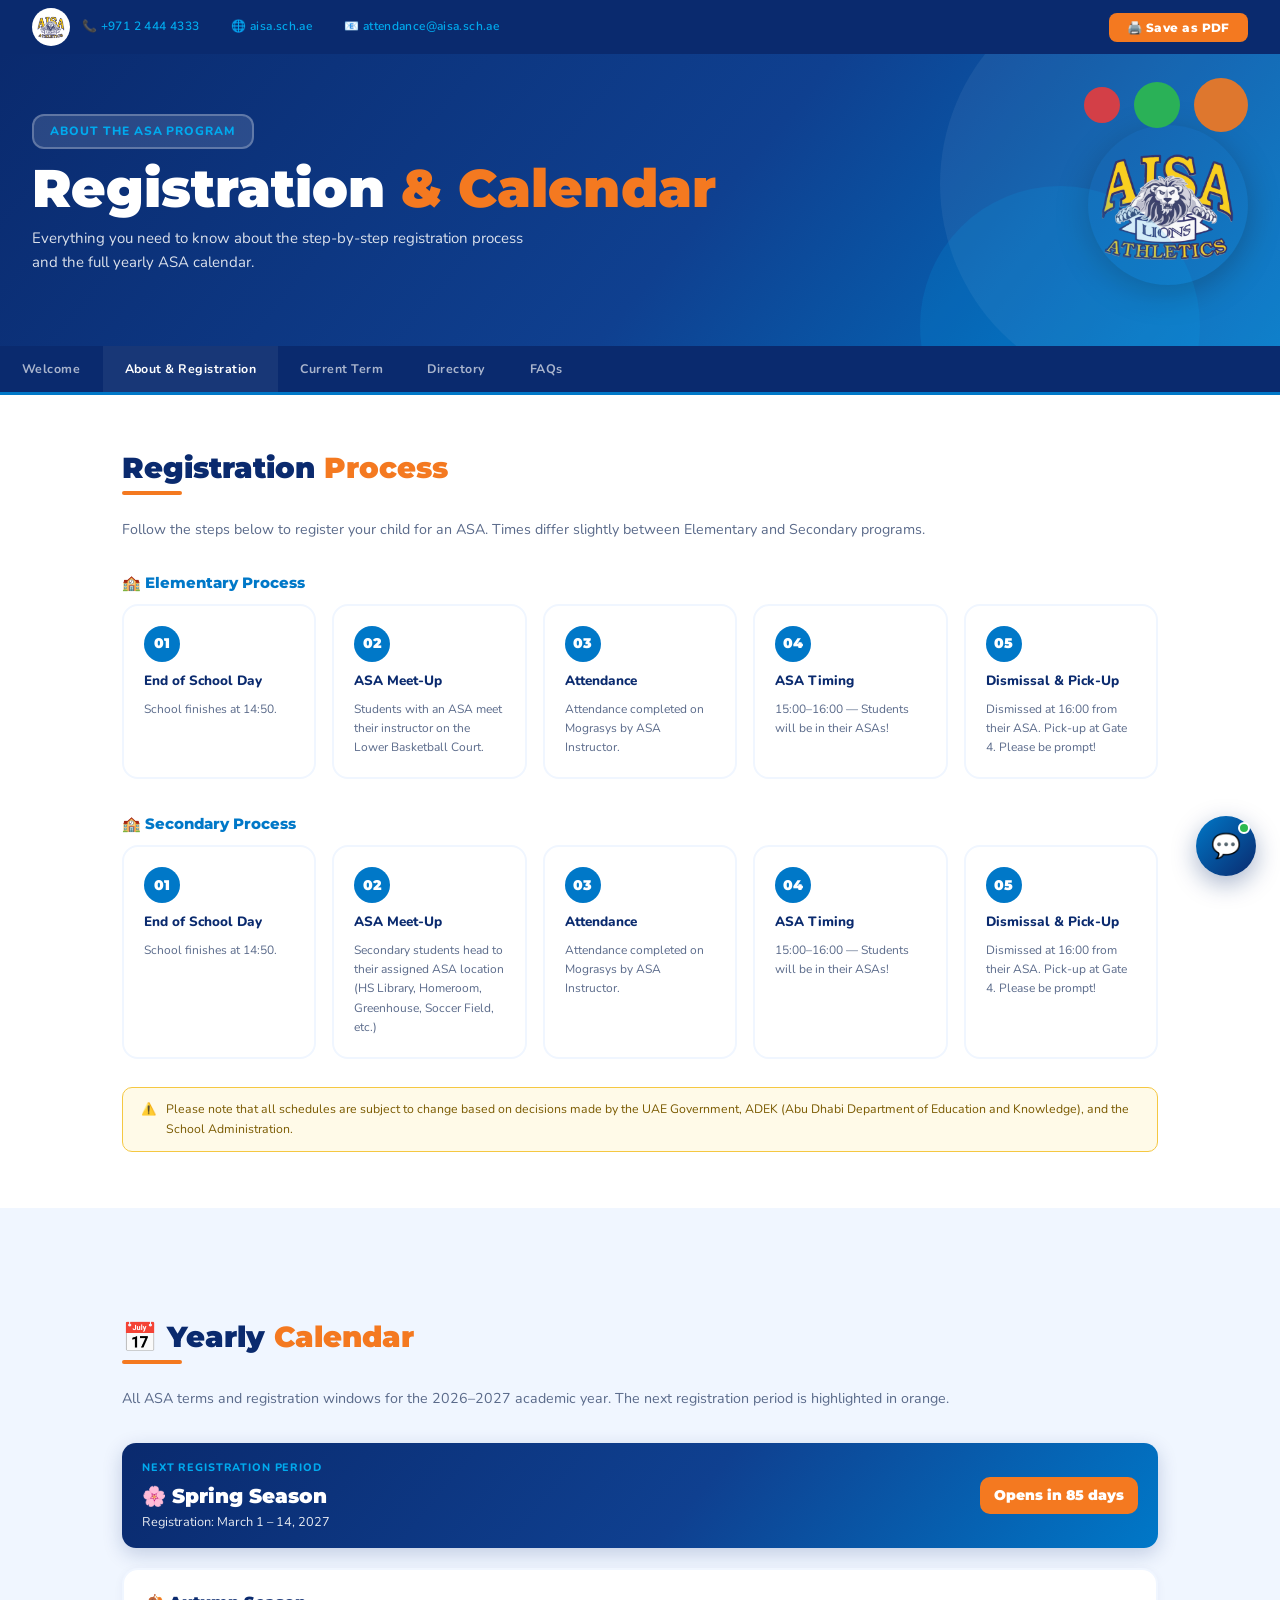
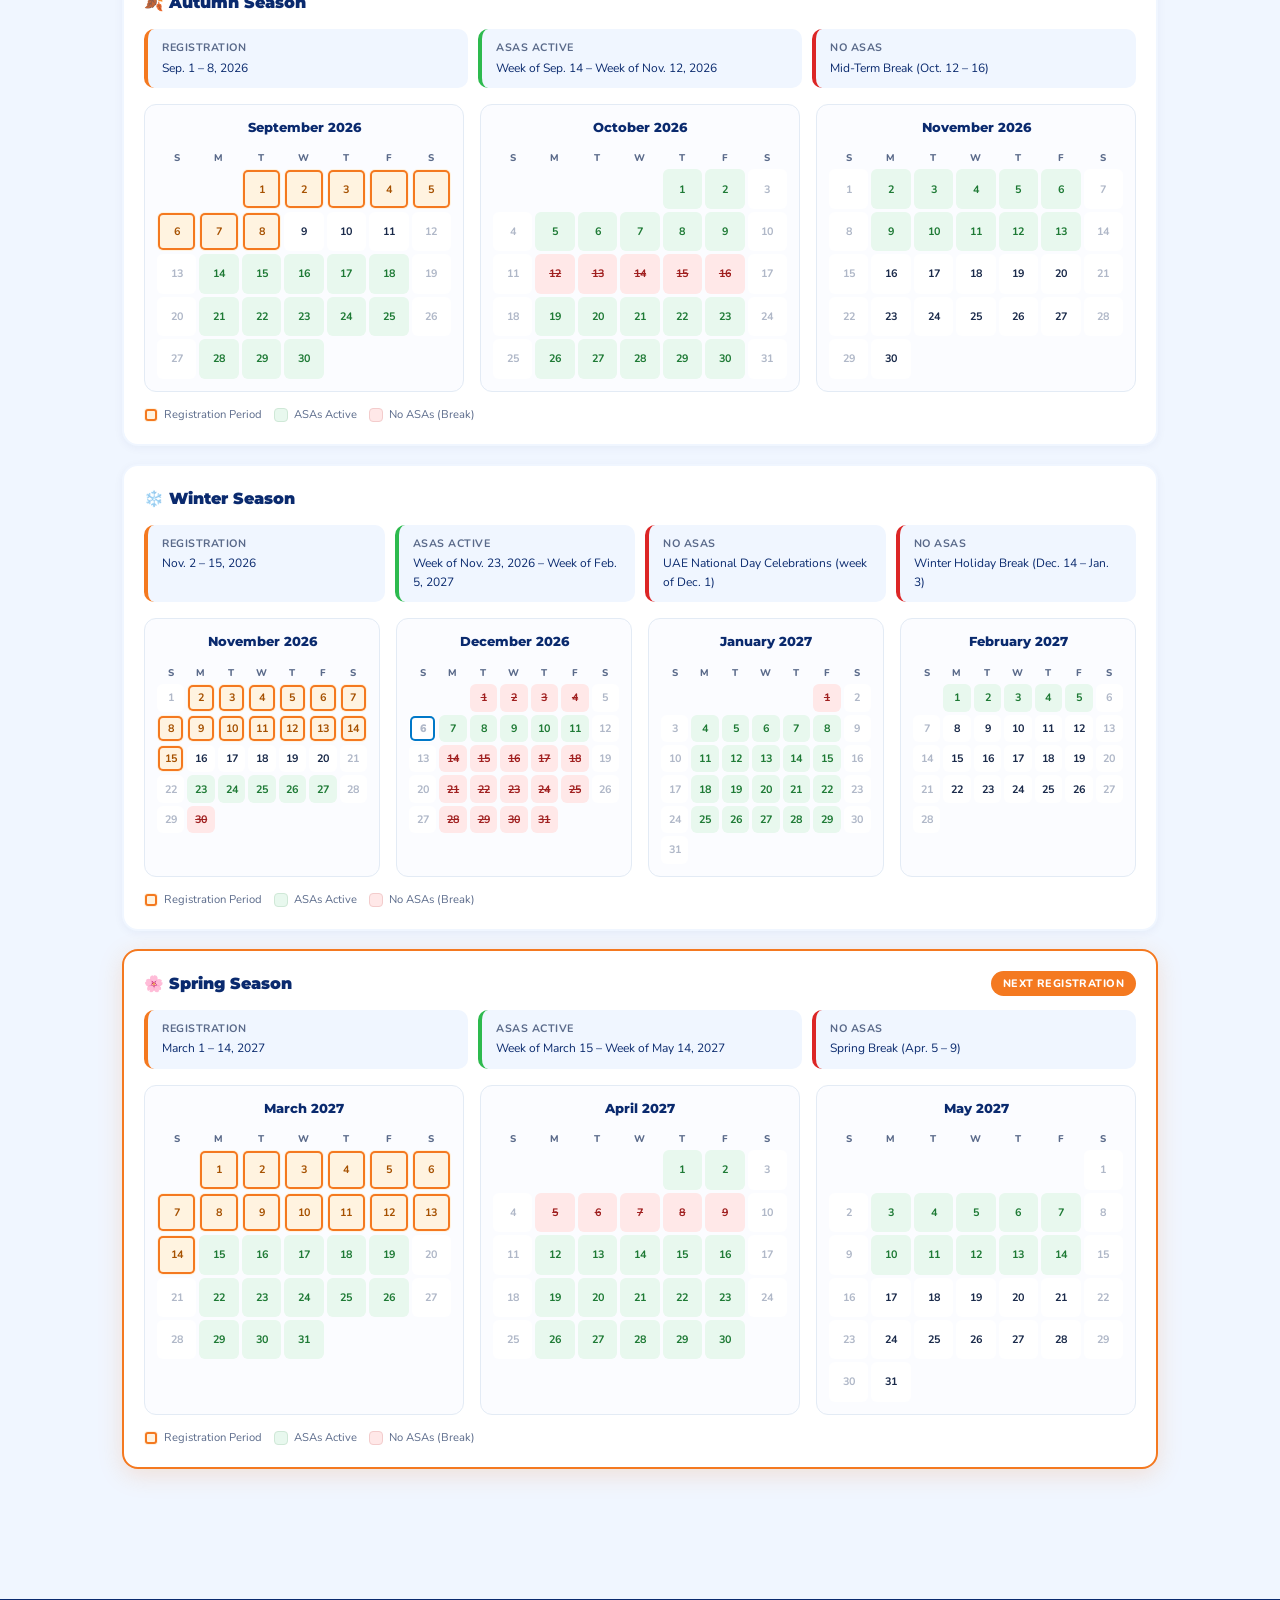
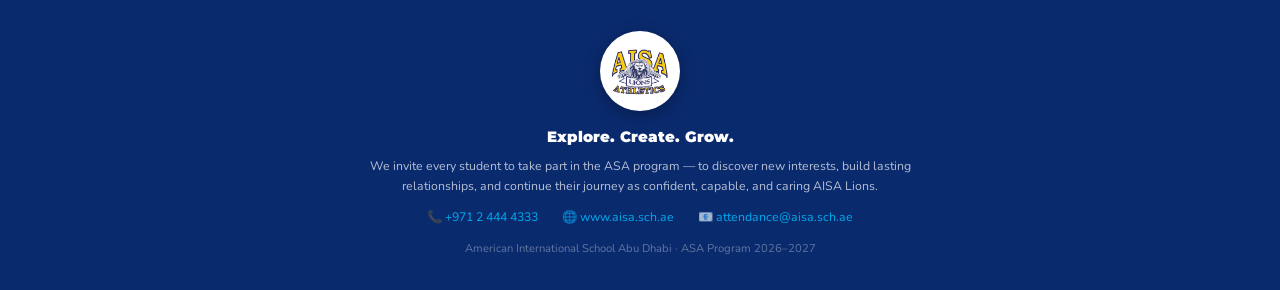
==== about-asas.html @ 93b650fe "Modularize single-page site into 5 pages with shared assets Split the single index.html into index.h" ====
<!DOCTYPE html>
<html lang="en">
<head>
<meta charset="UTF-8"/>
<meta name="viewport" content="width=device-width, initial-scale=1.0"/>
<title>AISA ASAs — About &amp; Registration</title>
<link href="https://fonts.googleapis.com/css2?family=Nunito:wght@400;600;700;800;900&family=Montserrat:wght@700;800;900&display=swap" rel="stylesheet"/>
<link rel="stylesheet" href="styles.css"/>
</head>
<body>

<!-- ═══ TOP BAR ═══ -->
<div class="topbar no-print" style="display:flex;align-items:center;gap:16px;flex-wrap:wrap">
  <div style="display:flex;align-items:center;gap:12px">
    <img src="aisa-lions-athletics.png" alt="AISA Lions Athletics" class="topbar-logo"/>
    <div class="contact" style="display:flex;gap:16px;flex-wrap:wrap;font-size:.8rem">
      <span>📞 <a href="tel:+97124444333">+971 2 444 4333</a></span>
      <span>🌐 <a href="https://www.aisa.sch.ae/" target="_blank">aisa.sch.ae</a></span>
      <span>📧 <a href="mailto:attendance@aisa.sch.ae">attendance@aisa.sch.ae</a></span>
    </div>
  </div>
  <button class="save-btn" onclick="window.print()">🖨️ Save as PDF</button>
</div>

<!-- ═══ HERO ═══ -->
<div class="hero" id="top">
  <div class="hero-blobs">
    <div class="blob blob-red"></div>
    <div class="blob blob-green"></div>
    <div class="blob blob-orange"></div>
  </div>
  <div style="flex:1;min-width:260px;position:relative;z-index:1">
    <div class="hero-badge">About the ASA Program</div>
    <h1 class="hero-title">Registration <span>&amp; Calendar</span></h1>
    <p class="hero-sub">Everything you need to know about the step-by-step registration process and the full yearly ASA calendar.</p>
  </div>
  <div class="hero-logo">
    <img src="aisa-lions-athletics.png" alt="AISA Lions Athletics"/>
  </div>
</div>

<!-- ═══ NAV ═══ -->
<nav class="nav-tabs no-print">
  <a href="index.html" data-page="index.html">Welcome</a>
  <a href="about-asas.html" data-page="about-asas.html">About &amp; Registration</a>
  <a href="terms.html" data-page="terms.html">Current Term</a>
  <a href="directory.html" data-page="directory.html">Directory</a>
  <a href="faqs.html" data-page="faqs.html">FAQs</a>
</nav>

<!-- ═══════════════════════════════════════
     REGISTRATION PROCESS
═══════════════════════════════════════ -->
<section class="section" id="process">
  <h2 class="section-title">Registration <span>Process</span></h2>
  <div class="divider"></div>
  <p class="section-sub">Follow the steps below to register your child for an ASA. Times differ slightly between Elementary and Secondary programs.</p>

  <h3 style="font-size:1rem;color:var(--blue);margin:20px 0 12px;font-weight:800">🏫 Elementary Process</h3>
  <div class="steps" style="margin-bottom:36px">
    <div class="step"><div class="step-num">01</div><div class="step-title">End of School Day</div><div class="step-desc">School finishes at 14:50.</div></div>
    <div class="step"><div class="step-num">02</div><div class="step-title">ASA Meet-Up</div><div class="step-desc">Students with an ASA meet their instructor on the Lower Basketball Court.</div></div>
    <div class="step"><div class="step-num">03</div><div class="step-title">Attendance</div><div class="step-desc">Attendance completed on Mograsys by ASA Instructor.</div></div>
    <div class="step"><div class="step-num">04</div><div class="step-title">ASA Timing</div><div class="step-desc">15:00–16:00 — Students will be in their ASAs!</div></div>
    <div class="step"><div class="step-num">05</div><div class="step-title">Dismissal &amp; Pick-Up</div><div class="step-desc">Dismissed at 16:00 from their ASA. Pick-up at Gate 4. Please be prompt!</div></div>
  </div>

  <h3 style="font-size:1rem;color:var(--blue);margin-bottom:12px;font-weight:800">🏫 Secondary Process</h3>
  <div class="steps" style="margin-bottom:28px">
    <div class="step"><div class="step-num">01</div><div class="step-title">End of School Day</div><div class="step-desc">School finishes at 14:50.</div></div>
    <div class="step"><div class="step-num">02</div><div class="step-title">ASA Meet-Up</div><div class="step-desc">Secondary students head to their assigned ASA location (HS Library, Homeroom, Greenhouse, Soccer Field, etc.)</div></div>
    <div class="step"><div class="step-num">03</div><div class="step-title">Attendance</div><div class="step-desc">Attendance completed on Mograsys by ASA Instructor.</div></div>
    <div class="step"><div class="step-num">04</div><div class="step-title">ASA Timing</div><div class="step-desc">15:00–16:00 — Students will be in their ASAs!</div></div>
    <div class="step"><div class="step-num">05</div><div class="step-title">Dismissal &amp; Pick-Up</div><div class="step-desc">Dismissed at 16:00 from their ASA. Pick-up at Gate 4. Please be prompt!</div></div>
  </div>

  <div class="warning-box">
    ⚠️ <div>Please note that all schedules are subject to change based on decisions made by the UAE Government, ADEK (Abu Dhabi Department of Education and Knowledge), and the School Administration.</div>
  </div>
</section>

<!-- ═══════════════════════════════════════
     YEARLY CALENDAR
═══════════════════════════════════════ -->
<div class="band" id="calendar">
  <div class="section" style="padding-top:56px;padding-bottom:56px">
    <h2 class="section-title">📅 Yearly <span>Calendar</span></h2>
    <div class="divider"></div>
    <p class="section-sub">All ASA terms and registration windows for the 2026–2027 academic year. The next registration period is highlighted in orange.</p>

    <div id="next-reg-banner" class="next-reg-banner no-print" hidden>
      <div>
        <div class="nrb-label">Next Registration Period</div>
        <div class="nrb-term" id="nrb-term">—</div>
        <div class="nrb-dates" id="nrb-dates">—</div>
      </div>
      <div class="nrb-count" id="nrb-count">—</div>
    </div>

    <div id="season-calendars"></div>
  </div>
</div>

<!-- ═══════════════════════════════════════
     FOOTER
═══════════════════════════════════════ -->
<footer>
  <img src="aisa-lions-athletics.png" alt="AISA Lions Athletics" class="footer-logo"/>
  <div style="font-family:'Montserrat',sans-serif;font-size:1rem;font-weight:900;color:#fff;margin-bottom:8px">
    Explore. Create. Grow.
  </div>
  <p style="margin-bottom:12px;max-width:560px;margin-left:auto;margin-right:auto">
    We invite every student to take part in the ASA program — to discover new interests, build lasting relationships, and continue their journey as confident, capable, and caring AISA Lions.
  </p>
  <div style="display:flex;justify-content:center;gap:24px;flex-wrap:wrap;margin-bottom:12px">
    <span>📞 <a href="tel:+97124444333">+971 2 444 4333</a></span>
    <span>🌐 <a href="https://www.aisa.sch.ae/" target="_blank">www.aisa.sch.ae</a></span>
    <span>📧 <a href="mailto:attendance@aisa.sch.ae">attendance@aisa.sch.ae</a></span>
  </div>
  <div style="opacity:.5;font-size:.75rem">American International School Abu Dhabi · ASA Program 2026–2027</div>
</footer>

<script src="script.js"></script>
</body>
</html>
---- styles.css ----
/* ═══════════════════════════════════════
   VARIABLES — easy to update
═══════════════════════════════════════ */
:root {
  --navy:    #0a2a6e;
  --blue:    #0078c8;
  --sky:     #00aaee;
  --orange:  #f47920;
  --green:   #2dba4e;
  --yellow:  #f5c842;
  --white:   #ffffff;
  --light:   #f0f6ff;
  --text:    #1a2a4a;
  --muted:   #5a6a8a;

  /* Category colours */
  --wellness-bg: #e8f8ee;
  --wellness-accent: #2dba4e;
  --academic-bg:  #fff8e8;
  --academic-accent: #f5a623;
  --athletic-bg:  #e8f3ff;
  --athletic-accent: #0078c8;
  --arts-bg:      #fef0fb;
  --arts-accent:  #c452c8;

  /* School year — change here to update everywhere */
  --year: "2026–2027";

  font-size: 15px;
}

/* ═══════════════════════════════════════
   RESET & BASE
═══════════════════════════════════════ */
*,*::before,*::after{box-sizing:border-box;margin:0;padding:0}
html{scroll-behavior:smooth}
body{font-family:'Nunito',sans-serif;color:var(--text);background:#fff;line-height:1.6}
a{color:inherit;text-decoration:none}
h1,h2,h3,h4{font-family:'Montserrat',sans-serif;line-height:1.2}
img{max-width:100%}

/* ═══════════════════════════════════════
   PRINT / SAVE AS PDF
═══════════════════════════════════════ */
@media print{
  .no-print{display:none!important}
  body{font-size:11pt}
  .hero{padding:20px;min-height:auto}
  section{page-break-inside:avoid}
  .card{break-inside:avoid}
}

/* ═══════════════════════════════════════
   TOP BAR
═══════════════════════════════════════ */
.topbar{
  background:var(--navy);
  color:#fff;
  display:flex;align-items:center;justify-content:space-between;
  padding:8px 32px;
  font-size:0.82rem;font-weight:600;letter-spacing:.03em;
  position:sticky;top:0;z-index:1000;
}
.topbar a{color:var(--sky);transition:opacity .2s}
.topbar a:hover{opacity:.8}
.topbar .contact span{margin-right:16px}
.save-btn{
  background:var(--orange);color:#fff;
  border:none;border-radius:8px;
  padding:7px 18px;font-size:.82rem;font-weight:800;
  cursor:pointer;letter-spacing:.04em;
  transition:transform .15s,box-shadow .15s;
  font-family:'Montserrat',sans-serif;
}
.save-btn:hover{transform:translateY(-1px);box-shadow:0 4px 12px rgba(244,121,32,.5)}

/* ═══════════════════════════════════════
   HERO
═══════════════════════════════════════ */
.hero{
  background: linear-gradient(130deg, var(--navy) 0%, #0f4090 55%, var(--blue) 100%);
  color:#fff;
  padding:60px 32px 50px;
  position:relative;overflow:hidden;
  display:flex;align-items:center;gap:40px;
  flex-wrap:wrap;
}
.hero::before{
  content:'';position:absolute;right:-80px;top:-80px;
  width:420px;height:420px;border-radius:50%;
  background:rgba(255,255,255,.06);
}
.hero::after{
  content:'';position:absolute;right:80px;bottom:-120px;
  width:280px;height:280px;border-radius:50%;
  background:rgba(0,170,238,.15);
}
.hero-blobs{position:absolute;right:32px;top:24px;display:flex;gap:14px;align-items:center;opacity:.9}
.blob{border-radius:50%;display:inline-block}
.blob-red{width:36px;height:36px;background:#e83c3c}
.blob-orange{width:54px;height:54px;background:var(--orange)}
.blob-green{width:46px;height:46px;background:var(--green)}
.hero-badge{
  background:rgba(255,255,255,.13);
  border:2px solid rgba(255,255,255,.25);
  border-radius:12px;
  padding:6px 16px;
  font-size:.8rem;font-weight:800;letter-spacing:.08em;
  text-transform:uppercase;color:var(--sky);
  margin-bottom:12px;display:inline-block;
}
.hero-title{font-size:clamp(2.2rem,5vw,3.5rem);font-weight:900;line-height:1.05;margin-bottom:10px}
.hero-title span{color:var(--orange)}
.hero-sub{font-size:1rem;opacity:.85;max-width:500px;margin-bottom:22px}
.hero-pills{display:flex;flex-wrap:wrap;gap:8px;margin-bottom:24px}
.pill{
  background:rgba(255,255,255,.15);border:1px solid rgba(255,255,255,.25);
  border-radius:20px;padding:5px 14px;font-size:.8rem;font-weight:700;
}
.hero-contact{font-size:.82rem;opacity:.7}
.hero-contact a{color:var(--sky);font-weight:700}
.hero-logo{
  background:transparent;border-radius:50%;width:160px;height:160px;
  display:flex;align-items:center;justify-content:center;
  flex-shrink:0;
  box-shadow:0 8px 32px rgba(0,0,0,.25);
  overflow:hidden;
}
.hero-logo img{width:100%;height:100%;object-fit:contain;border-radius:50%}
.topbar-logo{height:38px;width:38px;object-fit:contain;border-radius:50%;flex-shrink:0;background:#fff;padding:3px}
.footer-logo{width:80px;height:80px;object-fit:contain;border-radius:50%;
  margin:0 auto 14px;display:block;background:#fff;padding:6px;
  box-shadow:0 4px 16px rgba(0,0,0,.3)}

/* ═══════════════════════════════════════
   NAV TABS
═══════════════════════════════════════ */
.nav-tabs{
  background:var(--navy);
  display:flex;overflow-x:auto;
  scrollbar-width:none;
  position:sticky;top:42px;z-index:999;
  border-bottom:3px solid var(--blue);
}
.nav-tabs::-webkit-scrollbar{display:none}
.nav-tabs a{
  color:rgba(255,255,255,.65);
  padding:13px 22px;
  font-size:.83rem;font-weight:700;letter-spacing:.04em;
  white-space:nowrap;
  border-bottom:3px solid transparent;
  margin-bottom:-3px;
  transition:color .2s,border-color .2s;
}
.nav-tabs a:hover,.nav-tabs a.active{color:#fff;border-color:var(--orange)}

/* ═══════════════════════════════════════
   SECTION WRAPPER
═══════════════════════════════════════ */
.section{padding:56px 32px;max-width:1100px;margin:0 auto}
.section-title{
  font-size:1.9rem;font-weight:900;color:var(--navy);
  margin-bottom:6px;
}
.section-title span{color:var(--orange)}
.section-sub{color:var(--muted);font-size:.95rem;margin-bottom:32px}
.divider{height:4px;width:60px;background:var(--orange);border-radius:4px;margin-bottom:24px}

/* ═══════════════════════════════════════
   BAND (full-width coloured stripe)
═══════════════════════════════════════ */
.band{background:var(--light);padding:56px 0}
.band .section{padding-top:0;padding-bottom:0}

/* ═══════════════════════════════════════
   TERM TABS
═══════════════════════════════════════ */
.term-tabs{
  display:flex;gap:8px;flex-wrap:wrap;
  margin:8px 0 28px;
  padding:6px;
  background:#fff;
  border:1px solid #dbe7f3;
  border-radius:14px;
  box-shadow:0 2px 8px rgba(10,42,110,.06);
  width:fit-content;max-width:100%;
}
.term-tab{
  appearance:none;border:0;cursor:pointer;
  background:transparent;color:var(--navy);
  padding:10px 20px;border-radius:10px;
  font-size:.95rem;font-weight:800;letter-spacing:.02em;
  display:inline-flex;align-items:center;gap:6px;
  transition:background .18s,color .18s,box-shadow .18s;
}
.term-tab:hover{background:var(--light)}
.term-tab.active{
  background:var(--navy);color:#fff;
  box-shadow:0 4px 10px rgba(10,42,110,.18);
}
.term-tab:focus-visible{outline:2px solid var(--orange);outline-offset:2px}
.term-panel{display:none}
.term-panel.active{display:block}
@media print{
  .term-tabs{display:none}
  .term-panel{display:block !important;page-break-before:always}
  .term-panel:first-of-type{page-break-before:auto}
}

/* ═══════════════════════════════════════
   LEADERSHIP TABLE
═══════════════════════════════════════ */
.staff-grid{display:flex;gap:20px;flex-wrap:wrap}
.staff-card{
  background:var(--navy);color:#fff;border-radius:16px;
  padding:24px 28px;flex:1;min-width:230px;
  display:flex;flex-direction:column;gap:4px;
}
.staff-card .name{font-weight:800;font-size:1rem;color:var(--sky)}
.staff-card .role{font-size:.82rem;opacity:.8}
.staff-card .email{font-size:.8rem;color:var(--orange);margin-top:6px}

/* ═══════════════════════════════════════
   CATEGORIES
═══════════════════════════════════════ */
.cat-grid{display:grid;grid-template-columns:repeat(auto-fit,minmax(220px,1fr));gap:20px}
.cat-card{
  border-radius:16px;padding:24px;
  display:flex;flex-direction:column;gap:8px;
}
.cat-card .cat-icon{font-size:2.2rem}
.cat-card .cat-name{font-weight:800;font-size:1rem;color:var(--navy)}
.cat-card .cat-desc{font-size:.83rem;color:var(--muted)}
.cat-card.wellness{background:var(--wellness-bg);border-left:5px solid var(--wellness-accent)}
.cat-card.academic{background:var(--academic-bg);border-left:5px solid var(--academic-accent)}
.cat-card.athletic{background:var(--athletic-bg);border-left:5px solid var(--athletic-accent)}
.cat-card.arts{background:var(--arts-bg);border-left:5px solid var(--arts-accent)}

/* ═══════════════════════════════════════
   PROCESS STEPS
═══════════════════════════════════════ */
.steps{display:flex;flex-wrap:wrap;gap:16px}
.step{
  flex:1;min-width:160px;
  background:#fff;border:2px solid var(--light);border-radius:16px;
  padding:20px;display:flex;flex-direction:column;gap:8px;
  transition:box-shadow .2s;
}
.step:hover{box-shadow:0 6px 24px rgba(0,120,200,.12)}
.step-num{
  width:36px;height:36px;background:var(--blue);color:#fff;
  border-radius:50%;display:flex;align-items:center;justify-content:center;
  font-weight:900;font-size:.9rem;font-family:'Montserrat',sans-serif;
}
.step-title{font-weight:800;font-size:.9rem;color:var(--navy)}
.step-desc{font-size:.8rem;color:var(--muted)}

/* ═══════════════════════════════════════
   SEASON CALENDARS
═══════════════════════════════════════ */
.cal-wrap{
  background:#fff;border:2px solid var(--light);border-radius:16px;
  padding:20px;margin-bottom:18px;
  box-shadow:0 2px 10px rgba(10,42,110,.05);
}
.cal-wrap.is-next{
  border-color:var(--orange);
  box-shadow:0 6px 24px rgba(244,121,32,.18);
}
.cal-head{
  display:flex;flex-wrap:wrap;gap:10px;align-items:center;
  justify-content:space-between;margin-bottom:14px;
}
.cal-title{
  font-family:'Montserrat',sans-serif;font-weight:900;
  font-size:1.05rem;color:var(--navy);display:flex;align-items:center;gap:8px;
}
.cal-next-chip{
  background:var(--orange);color:#fff;border-radius:20px;
  padding:4px 12px;font-size:.72rem;font-weight:800;letter-spacing:.04em;
  text-transform:uppercase;
}
.cal-facts{
  display:grid;grid-template-columns:repeat(auto-fit,minmax(220px,1fr));
  gap:10px;margin-bottom:16px;
}
.cal-fact{
  background:var(--light);border-radius:10px;
  padding:10px 14px;font-size:.8rem;color:var(--navy);
  border-left:4px solid var(--blue);
}
.cal-fact strong{display:block;font-size:.72rem;
  color:var(--muted);text-transform:uppercase;letter-spacing:.05em;margin-bottom:2px}
.cal-fact.reg{border-left-color:var(--orange)}
.cal-fact.asa{border-left-color:var(--wellness-accent)}
.cal-fact.break{border-left-color:#dc2626}
.cal-months{
  display:grid;grid-template-columns:repeat(auto-fit,minmax(230px,1fr));gap:16px;
}
.cal-month{
  background:#fbfcff;border:1px solid #e3ebf5;border-radius:12px;
  padding:12px;
}
.cal-month-title{
  font-weight:800;color:var(--navy);font-size:.88rem;
  text-align:center;margin-bottom:8px;
  font-family:'Montserrat',sans-serif;
}
.cal-dow-row,.cal-day-row{
  display:grid;grid-template-columns:repeat(7,1fr);gap:3px;
}
.cal-dow{
  font-size:.65rem;font-weight:800;color:var(--muted);
  text-align:center;padding:4px 0;text-transform:uppercase;letter-spacing:.04em;
}
.cal-day{
  aspect-ratio:1/1;display:flex;align-items:center;justify-content:center;
  font-size:.72rem;font-weight:700;color:var(--text);
  border-radius:6px;background:#fff;border:1px solid transparent;
  min-height:24px;
}
.cal-day.empty{background:transparent;color:transparent}
.cal-day.weekend{color:#b0b8c8}
.cal-day.asa{background:#e8f8ee;color:#1e7a35}
.cal-day.noasa{background:#ffe8e8;color:#a02020;text-decoration:line-through}
.cal-day.reg{
  background:#fff3e0;color:#a65100;
  box-shadow:inset 0 0 0 2px var(--orange);
}
.cal-day.reg.asa{
  background:linear-gradient(135deg,#fff3e0 0 50%,#e8f8ee 50% 100%);
  color:#7a3900;
}
.cal-day.today{
  box-shadow:inset 0 0 0 2px var(--blue);
  font-weight:900;
}
.cal-legend{
  display:flex;flex-wrap:wrap;gap:12px;margin-top:14px;
  font-size:.75rem;color:var(--muted);
}
.cal-legend span{display:inline-flex;align-items:center;gap:6px}
.cal-legend i{
  width:14px;height:14px;border-radius:4px;display:inline-block;
  border:1px solid #dbe3ef;
}
.cal-legend i.reg{background:#fff3e0;box-shadow:inset 0 0 0 2px var(--orange);border-color:transparent}
.cal-legend i.asa{background:#e8f8ee;border-color:#cfe8d7}
.cal-legend i.noasa{background:#ffe8e8;border-color:#f3cccc}
.next-reg-banner{
  background:linear-gradient(130deg,var(--navy) 0%,#0f4090 55%,var(--blue) 100%);
  color:#fff;border-radius:14px;padding:16px 20px;margin-bottom:20px;
  display:flex;flex-wrap:wrap;gap:12px;align-items:center;justify-content:space-between;
  box-shadow:0 6px 20px rgba(10,42,110,.2);
}
.next-reg-banner .nrb-label{
  font-size:.72rem;font-weight:800;letter-spacing:.08em;
  text-transform:uppercase;color:var(--sky);margin-bottom:4px;
}
.next-reg-banner .nrb-term{
  font-family:'Montserrat',sans-serif;font-weight:900;font-size:1.3rem;
}
.next-reg-banner .nrb-dates{font-size:.85rem;opacity:.9}
.next-reg-banner .nrb-count{
  background:var(--orange);color:#fff;border-radius:10px;
  padding:8px 14px;font-weight:900;font-family:'Montserrat',sans-serif;
  font-size:.9rem;
}
@media(max-width:600px){
  .cal-day{font-size:.65rem;min-height:22px}
  .cal-month{padding:10px 8px}
}

/* ═══════════════════════════════════════
   TERM / SCHEDULE TABLES
═══════════════════════════════════════ */
.term-section{margin-bottom:48px}
.term-title{
  background:var(--navy);color:#fff;
  border-radius:12px 12px 0 0;
  padding:14px 22px;
  font-size:1rem;font-weight:800;display:flex;align-items:center;gap:10px;
}
.term-title .term-badge{
  background:var(--orange);border-radius:6px;padding:3px 10px;font-size:.75rem;
}
.grade-block{margin-bottom:8px}
.grade-header{
  background:var(--blue);color:#fff;
  padding:10px 22px;font-size:.85rem;font-weight:800;
}
table.asa-table{width:100%;border-collapse:collapse;font-size:.83rem}
table.asa-table th{
  background:var(--light);color:var(--navy);
  padding:10px 14px;font-weight:800;text-align:left;
  border-bottom:2px solid var(--blue);
}
table.asa-table td{padding:10px 14px;border-bottom:1px solid #e8eef8;vertical-align:middle}
table.asa-table tr:hover td{background:#f6faff}
.badge-free{background:#e8f8ee;color:var(--wellness-accent);font-weight:700;font-size:.75rem;padding:3px 8px;border-radius:6px}
.badge-paid{background:#fff3e8;color:var(--orange);font-weight:700;font-size:.75rem;padding:3px 8px;border-radius:6px}
.type-dot{
  display:inline-block;width:10px;height:10px;border-radius:50%;margin-right:6px;
}
.type-wellness{background:var(--wellness-accent)}
.type-academic{background:var(--academic-accent)}
.type-athletic{background:var(--athletic-accent)}
.type-arts{background:var(--arts-accent)}
.warning-box{
  background:#fffae8;border:1px solid #f5c842;border-radius:10px;
  padding:12px 18px;font-size:.82rem;color:#7a5a00;margin-top:12px;
  display:flex;gap:10px;align-items:flex-start;
}

/* ═══════════════════════════════════════
   ACTIVITY CARDS (directory)
═══════════════════════════════════════ */
.dir-grid{display:grid;grid-template-columns:repeat(auto-fill,minmax(280px,1fr));gap:20px}
.dir-card{
  border-radius:16px;border:2px solid #e8eef8;
  padding:20px;
  transition:transform .18s,box-shadow .18s;
  display:flex;flex-direction:column;gap:8px;
}
.dir-card:hover{transform:translateY(-3px);box-shadow:0 8px 28px rgba(0,40,120,.1)}
.dir-card .dc-icon{font-size:1.8rem}
.dir-card .dc-name{font-weight:800;color:var(--navy);font-size:.95rem}
.dir-card .dc-desc{font-size:.82rem;color:var(--muted);flex:1}
.dir-card .dc-meta{display:flex;flex-wrap:wrap;gap:6px;margin-top:6px}
.meta-tag{
  background:var(--light);border-radius:6px;padding:3px 9px;
  font-size:.75rem;font-weight:700;color:var(--blue);
}
.dir-card .dc-goals{font-size:.78rem;color:var(--muted)}
.dir-card.wc{border-color:var(--wellness-accent);background:var(--wellness-bg)}
.dir-card.ac{border-color:var(--academic-accent);background:var(--academic-bg)}
.dir-card.atc{border-color:var(--athletic-accent);background:var(--athletic-bg)}
.dir-card.arc{border-color:var(--arts-accent);background:var(--arts-bg)}

/* ═══════════════════════════════════════
   FAQ
═══════════════════════════════════════ */
.faq-list{display:flex;flex-direction:column;gap:12px}
.faq-item{
  border:2px solid #e8eef8;border-radius:14px;overflow:hidden;
}
.faq-q{
  background:var(--light);padding:14px 20px;
  font-weight:800;font-size:.9rem;color:var(--navy);
  cursor:pointer;display:flex;justify-content:space-between;align-items:center;
  user-select:none;
}
.faq-q::after{content:'＋';color:var(--blue);font-size:1.1rem}
.faq-item.open .faq-q::after{content:'－'}
.faq-a{
  display:none;padding:14px 20px;font-size:.85rem;color:var(--muted);
  background:#fff;border-top:1px solid #e8eef8;
}
.faq-item.open .faq-a{display:block}

/* ═══════════════════════════════════════
   FOOTER
═══════════════════════════════════════ */
footer{
  background:var(--navy);color:rgba(255,255,255,.7);
  text-align:center;padding:32px;font-size:.82rem;
}
footer a{color:var(--sky)}
footer strong{color:#fff}

/* ═══════════════════════════════════════
   FILTER BAR (directory search)
═══════════════════════════════════════ */
.filter-bar{
  display:flex;flex-wrap:wrap;gap:10px;margin-bottom:24px;align-items:center;
}
.filter-bar input{
  flex:1;min-width:200px;
  border:2px solid var(--light);border-radius:10px;
  padding:9px 14px;font-family:'Nunito',sans-serif;font-size:.85rem;
  outline:none;transition:border-color .2s;
}
.filter-bar input:focus{border-color:var(--blue)}
.filter-btn{
  background:var(--light);border:2px solid var(--light);border-radius:10px;
  padding:8px 16px;font-size:.82rem;font-weight:700;color:var(--navy);
  cursor:pointer;transition:background .15s,border-color .15s;
  font-family:'Nunito',sans-serif;
}
.filter-btn:hover,.filter-btn.active{background:var(--blue);border-color:var(--blue);color:#fff}

/* ═══════════════════════════════════════
   DAY-OF-WEEK COLOUR CHIPS
═══════════════════════════════════════ */
.day-chip{
  display:inline-block;border-radius:6px;
  padding:2px 9px;font-size:.75rem;font-weight:800;
  white-space:nowrap;color:#fff;
}
.day-monday   {background:#2563eb}
.day-tuesday  {background:#059669}
.day-wednesday{background:#d97706}
.day-thursday {background:#7c3aed}
.day-friday   {background:#dc2626}

/* ═══════════════════════════════════════
   ACTIVITY MODAL
═══════════════════════════════════════ */
.act-overlay{
  display:none;position:fixed;inset:0;z-index:2000;
  background:rgba(10,42,110,.55);backdrop-filter:blur(4px);
  align-items:center;justify-content:center;padding:20px;
}
.act-overlay.open{display:flex}
.act-box{
  background:#fff;border-radius:20px;
  max-width:520px;width:100%;max-height:88vh;overflow-y:auto;
  padding:28px 28px 24px;position:relative;
  box-shadow:0 24px 64px rgba(0,0,0,.25);
}
.act-close{
  position:absolute;top:14px;right:16px;
  background:var(--light);border:none;border-radius:50%;
  width:32px;height:32px;font-size:1.1rem;cursor:pointer;
  display:flex;align-items:center;justify-content:center;
  font-family:'Montserrat',sans-serif;font-weight:900;
  color:var(--navy);transition:background .15s;
}
.act-close:hover{background:#e0e8f4}
.act-icon-lg{font-size:2.4rem;margin-bottom:8px}
.act-modal-name{font-family:'Montserrat',sans-serif;font-weight:900;
  font-size:1.3rem;color:var(--navy);margin-bottom:10px}
.act-chips{display:flex;flex-wrap:wrap;gap:6px;margin-bottom:14px}
.act-chip{background:var(--light);border-radius:6px;padding:3px 10px;
  font-size:.75rem;font-weight:700;color:var(--blue)}
.act-desc{font-size:.87rem;color:var(--muted);margin-bottom:12px;line-height:1.65}
.act-goals-list{margin:0 0 12px 0;padding-left:18px;font-size:.83rem;color:var(--text)}
.act-goals-list li{margin-bottom:4px}
.act-footer{display:flex;flex-wrap:wrap;gap:8px;margin-top:10px;font-size:.8rem}
.act-fee{font-weight:700;padding:4px 10px;border-radius:8px}
.act-fee.free{background:#e8f8ee;color:var(--wellness-accent)}
.act-fee.paid{background:#fff3e8;color:var(--orange)}
.act-req{color:var(--muted);font-size:.8rem;padding:4px 0}
.act-why{margin-top:12px;background:var(--light);border-radius:10px;
  padding:12px 14px;font-size:.82rem;color:var(--navy)}
.act-why strong{display:block;margin-bottom:4px}
.dir-card{cursor:pointer}

/* ═══════════════════════════════════════
   RESPONSIVE
═══════════════════════════════════════ */
@media(max-width:600px){
  .topbar{flex-direction:column;gap:8px;text-align:center}
  .hero{padding:40px 20px 36px}
  .section{padding:36px 20px}
  .hero-blobs{display:none}
  table.asa-table{font-size:.75rem}
  table.asa-table td,table.asa-table th{padding:8px 10px}
}

/* ═══════════════════════════════════════
   AI CHATBOT WIDGET (floating)
═══════════════════════════════════════ */
.chatbot-launcher{
  position:fixed;right:24px;bottom:24px;z-index:3000;
  width:60px;height:60px;border-radius:50%;
  background:linear-gradient(135deg,var(--blue) 0%,var(--navy) 100%);
  color:#fff;border:none;cursor:pointer;
  box-shadow:0 8px 24px rgba(10,42,110,.35);
  display:flex;align-items:center;justify-content:center;
  font-size:1.6rem;
  transition:transform .2s,box-shadow .2s;
}
.chatbot-launcher:hover{transform:translateY(-2px) scale(1.05);
  box-shadow:0 12px 30px rgba(10,42,110,.45)}
.chatbot-launcher .chatbot-dot{
  position:absolute;top:6px;right:6px;
  width:12px;height:12px;border-radius:50%;
  background:var(--green);border:2px solid #fff;
}
.chatbot-panel{
  position:fixed;right:24px;bottom:96px;z-index:3000;
  width:340px;max-width:calc(100vw - 32px);
  height:460px;max-height:calc(100vh - 140px);
  background:#fff;border-radius:18px;overflow:hidden;
  box-shadow:0 20px 50px rgba(10,42,110,.30);
  display:none;flex-direction:column;
  border:1px solid #e0e8f4;
}
.chatbot-panel.open{display:flex}
.chatbot-head{
  background:linear-gradient(135deg,var(--blue) 0%,var(--navy) 100%);
  color:#fff;padding:14px 18px;
  display:flex;align-items:center;justify-content:space-between;
}
.chatbot-head .chatbot-title{
  font-family:'Montserrat',sans-serif;font-weight:800;font-size:.95rem;
  display:flex;align-items:center;gap:8px;
}
.chatbot-head .chatbot-close{
  background:rgba(255,255,255,.15);border:none;color:#fff;
  width:28px;height:28px;border-radius:50%;cursor:pointer;
  display:flex;align-items:center;justify-content:center;
  font-weight:900;font-family:'Montserrat',sans-serif;
}
.chatbot-head .chatbot-close:hover{background:rgba(255,255,255,.28)}
.chatbot-body{
  flex:1;padding:14px;overflow-y:auto;
  background:var(--light);display:flex;flex-direction:column;gap:10px;
}
.chatbot-msg{
  max-width:80%;padding:10px 14px;border-radius:14px;
  font-size:.85rem;line-height:1.45;
}
.chatbot-msg.bot{background:#fff;border:1px solid #e0e8f4;color:var(--text);
  align-self:flex-start;border-bottom-left-radius:4px}
.chatbot-msg.user{background:var(--blue);color:#fff;
  align-self:flex-end;border-bottom-right-radius:4px}
.chatbot-input-row{
  display:flex;gap:8px;padding:12px;background:#fff;border-top:1px solid #e0e8f4;
}
.chatbot-input-row input{
  flex:1;border:1px solid #dbe7f3;border-radius:20px;
  padding:9px 14px;font-family:'Nunito',sans-serif;font-size:.85rem;
  outline:none;transition:border-color .15s;
}
.chatbot-input-row input:focus{border-color:var(--blue)}
.chatbot-input-row button{
  background:var(--blue);color:#fff;border:none;border-radius:50%;
  width:36px;height:36px;cursor:pointer;font-size:1rem;
  display:flex;align-items:center;justify-content:center;
  transition:background .15s;
}
.chatbot-input-row button:hover{background:var(--navy)}
@media print{.chatbot-launcher,.chatbot-panel{display:none!important}}

/* ═══════════════════════════════════════
   DIRECTORY INFO BUTTON (categories ref)
═══════════════════════════════════════ */
.dir-card{position:relative}
.dir-info-btn{
  position:absolute;top:12px;right:12px;
  width:32px;height:32px;border-radius:50%;
  background:rgba(255,255,255,.85);
  border:2px solid var(--blue);color:var(--blue);
  font-family:'Montserrat',sans-serif;font-weight:900;font-size:.95rem;
  cursor:pointer;display:flex;align-items:center;justify-content:center;
  box-shadow:0 2px 6px rgba(10,42,110,.15);
  transition:transform .15s,background .15s,color .15s;
  z-index:2;
}
.dir-info-btn:hover{
  background:var(--blue);color:#fff;transform:scale(1.08);
}
.dir-info-btn:focus-visible{
  outline:2px solid var(--orange);outline-offset:2px;
}
.dir-card .dc-name{padding-right:40px}
@media print{.dir-info-btn{display:none}}

/* ═══════════════════════════════════════
   ASA CATEGORIES REFERENCE MODAL
═══════════════════════════════════════ */
.cat-overlay{
  display:none;position:fixed;inset:0;z-index:2100;
  background:rgba(10,42,110,.55);backdrop-filter:blur(4px);
  align-items:center;justify-content:center;padding:20px;
}
.cat-overlay.open{display:flex}
.cat-box{
  background:#fff;border-radius:20px;
  max-width:560px;width:100%;max-height:88vh;overflow-y:auto;
  padding:28px 28px 24px;position:relative;
  box-shadow:0 24px 64px rgba(0,0,0,.25);
}
.cat-box .cat-modal-title{
  font-family:'Montserrat',sans-serif;font-weight:900;
  font-size:1.25rem;color:var(--navy);margin-bottom:6px;
}
.cat-box .cat-modal-sub{
  font-size:.85rem;color:var(--muted);margin-bottom:18px;
}
.cat-modal-list{display:flex;flex-direction:column;gap:12px}
.cat-modal-item{
  border-radius:12px;padding:14px 16px;
  display:flex;gap:12px;align-items:flex-start;
}
.cat-modal-item .cmi-icon{font-size:1.6rem;flex-shrink:0}
.cat-modal-item .cmi-name{font-weight:800;color:var(--navy);font-size:.95rem;margin-bottom:2px}
.cat-modal-item .cmi-desc{font-size:.8rem;color:var(--muted);line-height:1.5}
.cat-modal-item.wellness{background:var(--wellness-bg);border-left:4px solid var(--wellness-accent)}
.cat-modal-item.academic{background:var(--academic-bg);border-left:4px solid var(--academic-accent)}
.cat-modal-item.athletic{background:var(--athletic-bg);border-left:4px solid var(--athletic-accent)}
.cat-modal-item.arts{background:var(--arts-bg);border-left:4px solid var(--arts-accent)}
.cat-close{
  position:absolute;top:14px;right:16px;
  background:var(--light);border:none;border-radius:50%;
  width:32px;height:32px;font-size:1.1rem;cursor:pointer;
  display:flex;align-items:center;justify-content:center;
  font-family:'Montserrat',sans-serif;font-weight:900;
  color:var(--navy);transition:background .15s;
}
.cat-close:hover{background:#e0e8f4}

/* ═══════════════════════════════════════
   THEMED FAQ GROUPS
═══════════════════════════════════════ */
.faq-theme{margin-bottom:32px}
.faq-theme-head{
  display:flex;align-items:center;gap:12px;
  margin-bottom:14px;
}
.faq-theme-icon{
  width:44px;height:44px;border-radius:12px;
  display:flex;align-items:center;justify-content:center;
  font-size:1.4rem;flex-shrink:0;
}
.faq-theme.payments  .faq-theme-icon{background:var(--academic-bg);color:var(--academic-accent)}
.faq-theme.transport .faq-theme-icon{background:var(--athletic-bg);color:var(--athletic-accent)}
.faq-theme.schedule  .faq-theme-icon{background:var(--wellness-bg);color:var(--wellness-accent)}
.faq-theme.requirements .faq-theme-icon{background:var(--arts-bg);color:var(--arts-accent)}
.faq-theme.communication .faq-theme-icon{background:#fff3e0;color:var(--orange)}
.faq-theme.safety    .faq-theme-icon{background:#ffe8e8;color:#dc2626}
.faq-theme-title{
  font-family:'Montserrat',sans-serif;font-weight:900;
  font-size:1.05rem;color:var(--navy);
}
.faq-theme-sub{font-size:.78rem;color:var(--muted);margin-top:2px}

/* ═══════════════════════════════════════
   MULTI-PAGE NAV (active link)
═══════════════════════════════════════ */
.nav-tabs a.active-page{
  color:#fff;border-color:var(--orange);
  background:rgba(255,255,255,.06);
}
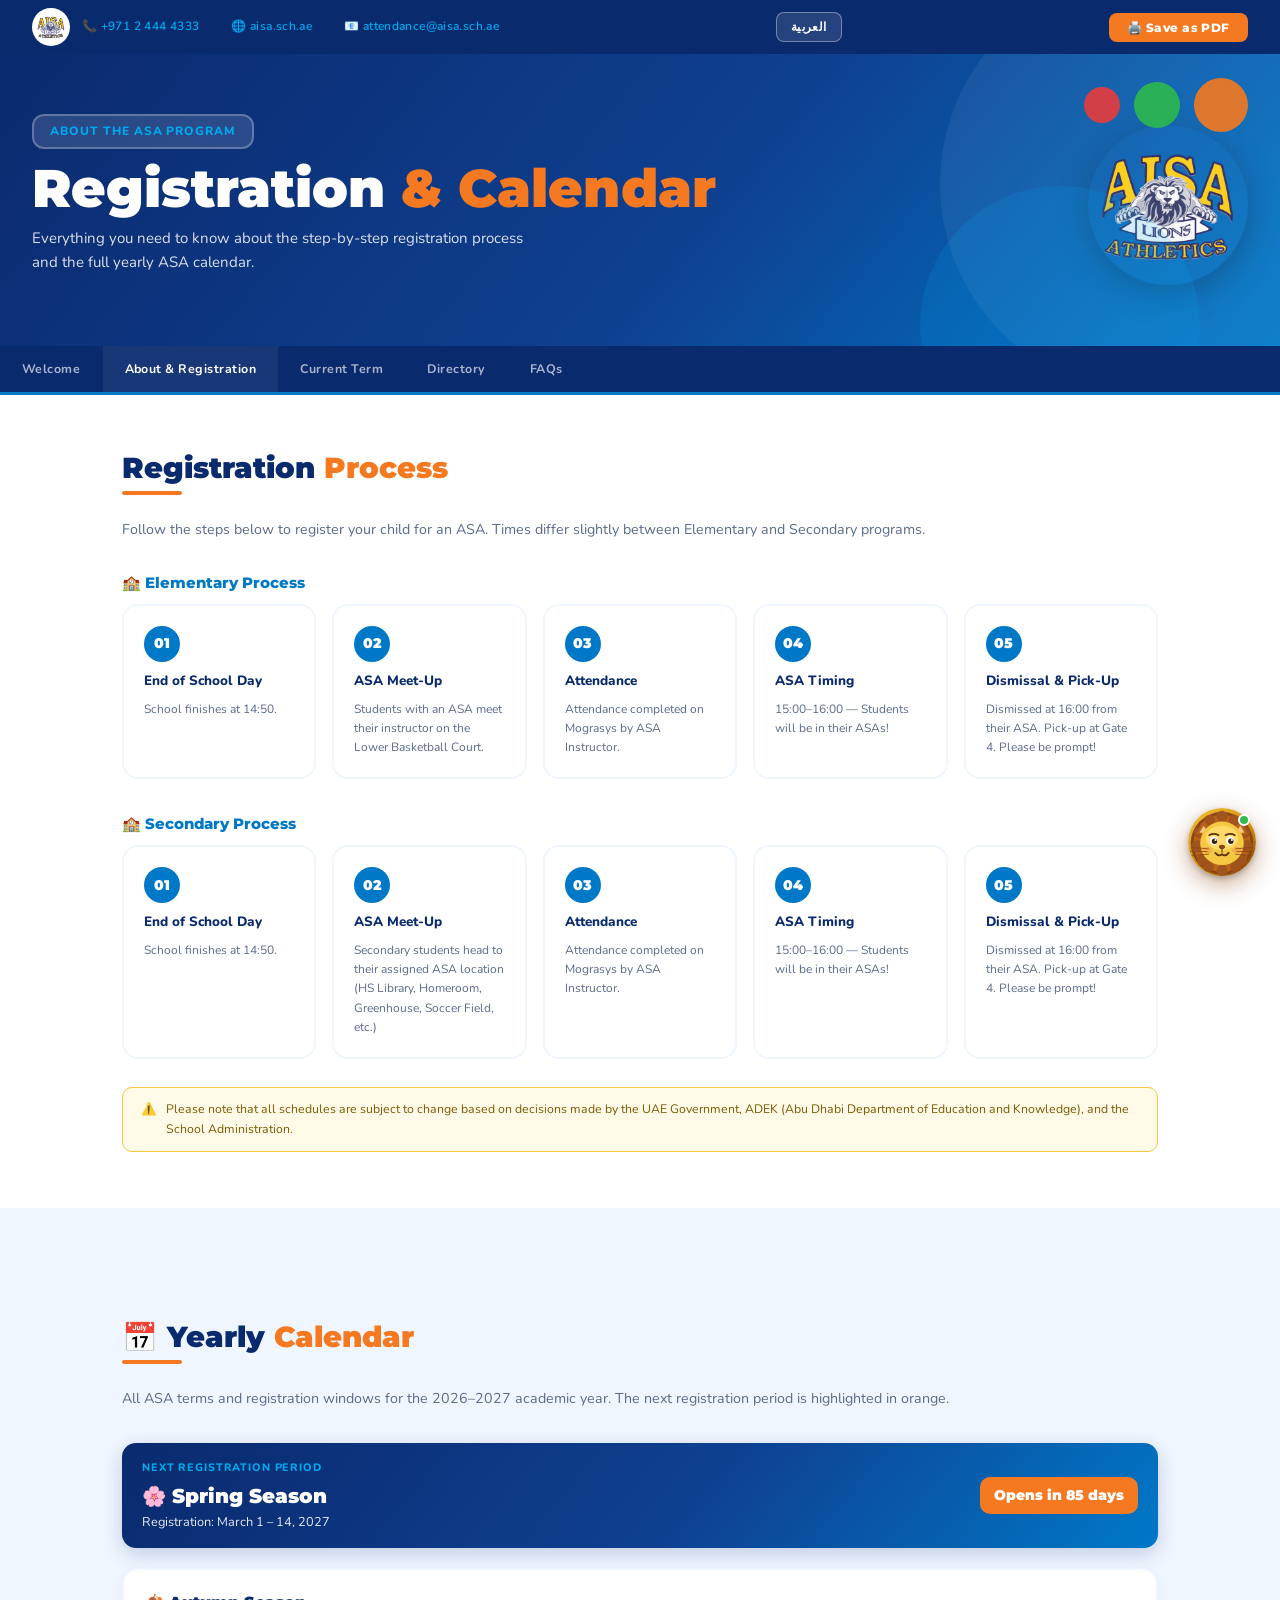
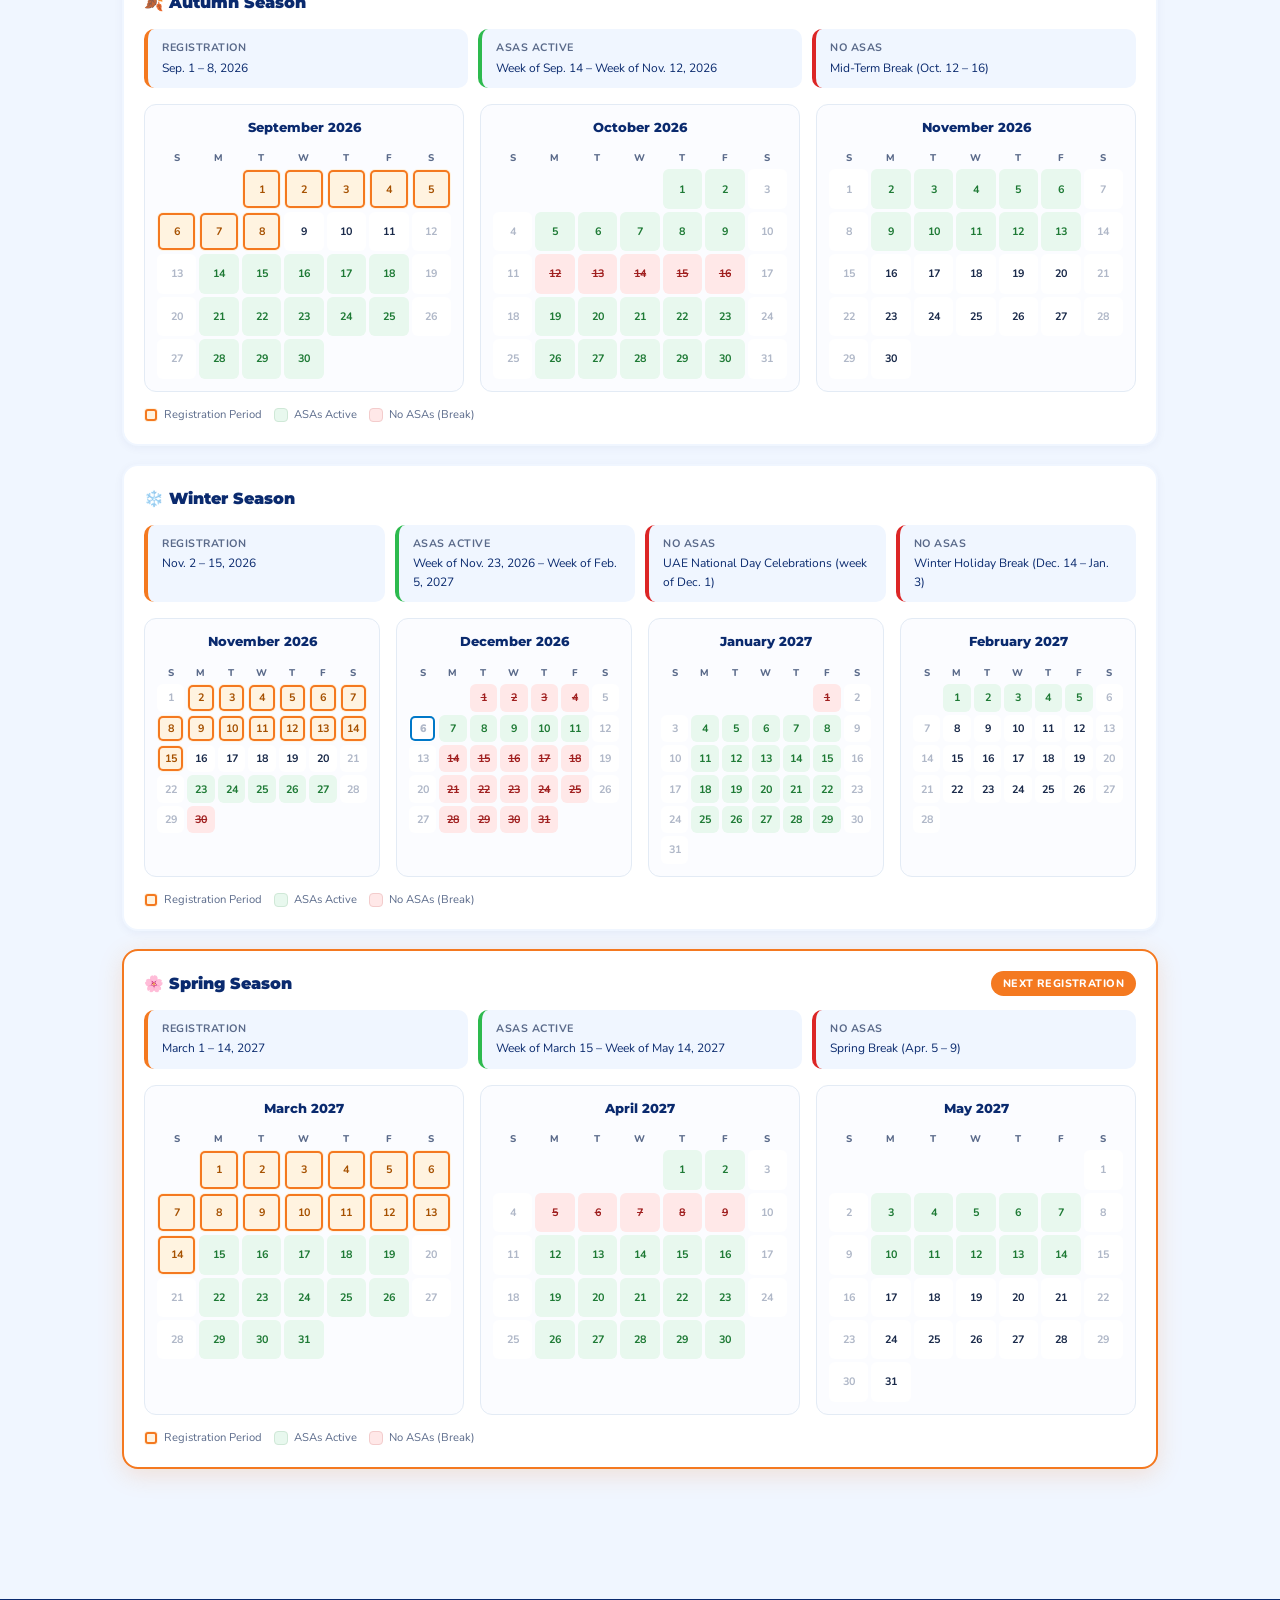
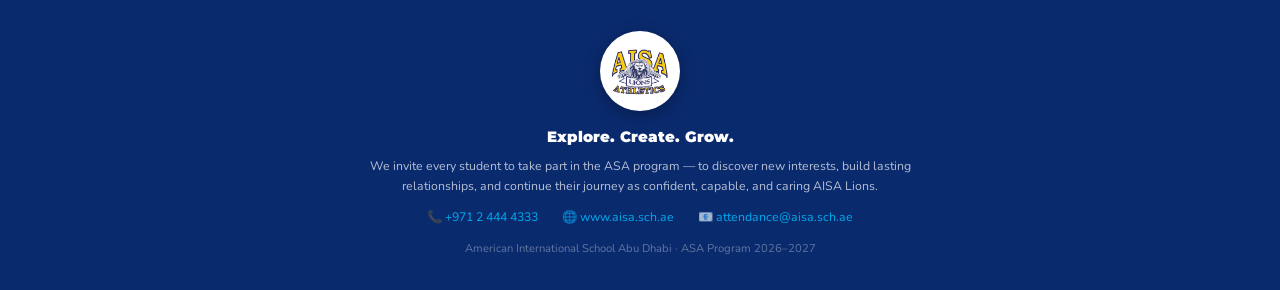
==== commit 8d7eb45b: "Step 11: add data-i18n attributes to about-asas.html (topbar, nav, hero, process steps, calendar, fo" ====
--- a/about-asas.html
+++ b/about-asas.html
@@ -19,7 +19,7 @@
       <span>📧 <a href="mailto:attendance@aisa.sch.ae">attendance@aisa.sch.ae</a></span>
     </div>
   </div>
-  <button class="save-btn" onclick="window.print()">🖨️ Save as PDF</button>
+  <button class="save-btn" onclick="window.print()" data-i18n="save_pdf">🖨️ Save as PDF</button>
 </div>
 
 <!-- ═══ HERO ═══ -->
@@ -30,9 +30,9 @@
     <div class="blob blob-orange"></div>
   </div>
   <div style="flex:1;min-width:260px;position:relative;z-index:1">
-    <div class="hero-badge">About the ASA Program</div>
-    <h1 class="hero-title">Registration <span>&amp; Calendar</span></h1>
-    <p class="hero-sub">Everything you need to know about the step-by-step registration process and the full yearly ASA calendar.</p>
+    <div class="hero-badge" data-i18n="hero_badge_about">About the ASA Program</div>
+    <h1 class="hero-title" data-i18n-html="hero_h1_about">Registration <span>&amp; Calendar</span></h1>
+    <p class="hero-sub" data-i18n="hero_sub_about">Everything you need to know about the step-by-step registration process and the full yearly ASA calendar.</p>
   </div>
   <div class="hero-logo">
     <img src="aisa-lions-athletics.png" alt="AISA Lions Athletics"/>
@@ -41,41 +41,41 @@
 
 <!-- ═══ NAV ═══ -->
 <nav class="nav-tabs no-print">
-  <a href="index.html" data-page="index.html">Welcome</a>
-  <a href="about-asas.html" data-page="about-asas.html">About &amp; Registration</a>
-  <a href="terms.html" data-page="terms.html">Current Term</a>
-  <a href="directory.html" data-page="directory.html">Directory</a>
-  <a href="faqs.html" data-page="faqs.html">FAQs</a>
+  <a href="index.html" data-page="index.html" data-i18n="nav_welcome">Welcome</a>
+  <a href="about-asas.html" data-page="about-asas.html" data-i18n="nav_about">About &amp; Registration</a>
+  <a href="terms.html" data-page="terms.html" data-i18n="nav_terms">Current Term</a>
+  <a href="directory.html" data-page="directory.html" data-i18n="nav_directory">Directory</a>
+  <a href="faqs.html" data-page="faqs.html" data-i18n="nav_faqs">FAQs</a>
 </nav>
 
 <!-- ═══════════════════════════════════════
      REGISTRATION PROCESS
 ═══════════════════════════════════════ -->
 <section class="section" id="process">
-  <h2 class="section-title">Registration <span>Process</span></h2>
+  <h2 class="section-title" data-i18n-html="proc_h2">Registration <span>Process</span></h2>
   <div class="divider"></div>
-  <p class="section-sub">Follow the steps below to register your child for an ASA. Times differ slightly between Elementary and Secondary programs.</p>
+  <p class="section-sub" data-i18n="proc_sub">Follow the steps below to register your child for an ASA. Times differ slightly between Elementary and Secondary programs.</p>
 
-  <h3 style="font-size:1rem;color:var(--blue);margin:20px 0 12px;font-weight:800">🏫 Elementary Process</h3>
+  <h3 style="font-size:1rem;color:var(--blue);margin:20px 0 12px;font-weight:800" data-i18n="elem_heading">🏫 Elementary Process</h3>
   <div class="steps" style="margin-bottom:36px">
-    <div class="step"><div class="step-num">01</div><div class="step-title">End of School Day</div><div class="step-desc">School finishes at 14:50.</div></div>
-    <div class="step"><div class="step-num">02</div><div class="step-title">ASA Meet-Up</div><div class="step-desc">Students with an ASA meet their instructor on the Lower Basketball Court.</div></div>
-    <div class="step"><div class="step-num">03</div><div class="step-title">Attendance</div><div class="step-desc">Attendance completed on Mograsys by ASA Instructor.</div></div>
-    <div class="step"><div class="step-num">04</div><div class="step-title">ASA Timing</div><div class="step-desc">15:00–16:00 — Students will be in their ASAs!</div></div>
-    <div class="step"><div class="step-num">05</div><div class="step-title">Dismissal &amp; Pick-Up</div><div class="step-desc">Dismissed at 16:00 from their ASA. Pick-up at Gate 4. Please be prompt!</div></div>
+    <div class="step"><div class="step-num">01</div><div class="step-title" data-i18n="step1_title">End of School Day</div><div class="step-desc" data-i18n="step1_desc">School finishes at 14:50.</div></div>
+    <div class="step"><div class="step-num">02</div><div class="step-title" data-i18n="step2_title">ASA Meet-Up</div><div class="step-desc" data-i18n="step2_elem_desc">Students with an ASA meet their instructor on the Lower Basketball Court.</div></div>
+    <div class="step"><div class="step-num">03</div><div class="step-title" data-i18n="step3_title">Attendance</div><div class="step-desc" data-i18n="step3_desc">Attendance completed on Mograsys by ASA Instructor.</div></div>
+    <div class="step"><div class="step-num">04</div><div class="step-title" data-i18n="step4_title">ASA Timing</div><div class="step-desc" data-i18n="step4_desc">15:00–16:00 — Students will be in their ASAs!</div></div>
+    <div class="step"><div class="step-num">05</div><div class="step-title" data-i18n="step5_title">Dismissal &amp; Pick-Up</div><div class="step-desc" data-i18n="step5_desc">Dismissed at 16:00 from their ASA. Pick-up at Gate 4. Please be prompt!</div></div>
   </div>
 
-  <h3 style="font-size:1rem;color:var(--blue);margin-bottom:12px;font-weight:800">🏫 Secondary Process</h3>
+  <h3 style="font-size:1rem;color:var(--blue);margin-bottom:12px;font-weight:800" data-i18n="sec_heading">🏫 Secondary Process</h3>
   <div class="steps" style="margin-bottom:28px">
-    <div class="step"><div class="step-num">01</div><div class="step-title">End of School Day</div><div class="step-desc">School finishes at 14:50.</div></div>
-    <div class="step"><div class="step-num">02</div><div class="step-title">ASA Meet-Up</div><div class="step-desc">Secondary students head to their assigned ASA location (HS Library, Homeroom, Greenhouse, Soccer Field, etc.)</div></div>
-    <div class="step"><div class="step-num">03</div><div class="step-title">Attendance</div><div class="step-desc">Attendance completed on Mograsys by ASA Instructor.</div></div>
-    <div class="step"><div class="step-num">04</div><div class="step-title">ASA Timing</div><div class="step-desc">15:00–16:00 — Students will be in their ASAs!</div></div>
-    <div class="step"><div class="step-num">05</div><div class="step-title">Dismissal &amp; Pick-Up</div><div class="step-desc">Dismissed at 16:00 from their ASA. Pick-up at Gate 4. Please be prompt!</div></div>
+    <div class="step"><div class="step-num">01</div><div class="step-title" data-i18n="step1_title">End of School Day</div><div class="step-desc" data-i18n="step1_desc">School finishes at 14:50.</div></div>
+    <div class="step"><div class="step-num">02</div><div class="step-title" data-i18n="step2_title">ASA Meet-Up</div><div class="step-desc" data-i18n="step2_sec_desc">Secondary students head to their assigned ASA location (HS Library, Homeroom, Greenhouse, Soccer Field, etc.)</div></div>
+    <div class="step"><div class="step-num">03</div><div class="step-title" data-i18n="step3_title">Attendance</div><div class="step-desc" data-i18n="step3_desc">Attendance completed on Mograsys by ASA Instructor.</div></div>
+    <div class="step"><div class="step-num">04</div><div class="step-title" data-i18n="step4_title">ASA Timing</div><div class="step-desc" data-i18n="step4_desc">15:00–16:00 — Students will be in their ASAs!</div></div>
+    <div class="step"><div class="step-num">05</div><div class="step-title" data-i18n="step5_title">Dismissal &amp; Pick-Up</div><div class="step-desc" data-i18n="step5_desc">Dismissed at 16:00 from their ASA. Pick-up at Gate 4. Please be prompt!</div></div>
   </div>
 
   <div class="warning-box">
-    ⚠️ <div>Please note that all schedules are subject to change based on decisions made by the UAE Government, ADEK (Abu Dhabi Department of Education and Knowledge), and the School Administration.</div>
+    ⚠️ <div data-i18n="warning_schedule">Please note that all schedules are subject to change based on decisions made by the UAE Government, ADEK (Abu Dhabi Department of Education and Knowledge), and the School Administration.</div>
   </div>
 </section>
 
@@ -84,13 +84,13 @@
 ═══════════════════════════════════════ -->
 <div class="band" id="calendar">
   <div class="section" style="padding-top:56px;padding-bottom:56px">
-    <h2 class="section-title">📅 Yearly <span>Calendar</span></h2>
+    <h2 class="section-title" data-i18n-html="cal_h2">📅 Yearly <span>Calendar</span></h2>
     <div class="divider"></div>
-    <p class="section-sub">All ASA terms and registration windows for the 2026–2027 academic year. The next registration period is highlighted in orange.</p>
+    <p class="section-sub" data-i18n="cal_sub">All ASA terms and registration windows for the 2026–2027 academic year. The next registration period is highlighted in orange.</p>
 
     <div id="next-reg-banner" class="next-reg-banner no-print" hidden>
       <div>
-        <div class="nrb-label">Next Registration Period</div>
+        <div class="nrb-label" data-i18n="nrb_label">Next Registration Period</div>
         <div class="nrb-term" id="nrb-term">—</div>
         <div class="nrb-dates" id="nrb-dates">—</div>
       </div>
@@ -106,10 +106,10 @@
 ═══════════════════════════════════════ -->
 <footer>
   <img src="aisa-lions-athletics.png" alt="AISA Lions Athletics" class="footer-logo"/>
-  <div style="font-family:'Montserrat',sans-serif;font-size:1rem;font-weight:900;color:#fff;margin-bottom:8px">
+  <div style="font-family:'Montserrat',sans-serif;font-size:1rem;font-weight:900;color:#fff;margin-bottom:8px" data-i18n="footer_tagline">
     Explore. Create. Grow.
   </div>
-  <p style="margin-bottom:12px;max-width:560px;margin-left:auto;margin-right:auto">
+  <p style="margin-bottom:12px;max-width:560px;margin-left:auto;margin-right:auto" data-i18n="footer_invite">
     We invite every student to take part in the ASA program — to discover new interests, build lasting relationships, and continue their journey as confident, capable, and caring AISA Lions.
   </p>
   <div style="display:flex;justify-content:center;gap:24px;flex-wrap:wrap;margin-bottom:12px">
@@ -117,7 +117,7 @@
     <span>🌐 <a href="https://www.aisa.sch.ae/" target="_blank">www.aisa.sch.ae</a></span>
     <span>📧 <a href="mailto:attendance@aisa.sch.ae">attendance@aisa.sch.ae</a></span>
   </div>
-  <div style="opacity:.5;font-size:.75rem">American International School Abu Dhabi · ASA Program 2026–2027</div>
+  <div style="opacity:.5;font-size:.75rem" data-i18n="footer_copy">American International School Abu Dhabi · ASA Program 2026–2027</div>
 </footer>
 
 <script src="script.js"></script>
--- a/styles.css
+++ b/styles.css
@@ -73,6 +73,30 @@
   font-family:'Montserrat',sans-serif;
 }
 .save-btn:hover{transform:translateY(-1px);box-shadow:0 4px 12px rgba(244,121,32,.5)}
+
+/* ═══════════════════════════════════════
+   LANGUAGE TOGGLE BUTTON
+═══════════════════════════════════════ */
+.lang-btn{
+  background:rgba(255,255,255,.12);
+  color:#fff;
+  border:1.5px solid rgba(255,255,255,.35);
+  border-radius:8px;
+  padding:6px 14px;
+  font-size:.78rem;font-weight:800;letter-spacing:.03em;
+  cursor:pointer;
+  font-family:'Nunito',sans-serif;
+  display:inline-flex;align-items:center;gap:6px;
+  transition:background .15s,border-color .15s,transform .12s;
+  margin-right:6px;
+}
+.lang-btn:hover{
+  background:rgba(255,255,255,.22);
+  border-color:rgba(255,255,255,.6);
+  transform:translateY(-1px);
+}
+.lang-btn:focus-visible{outline:2px solid var(--orange);outline-offset:2px}
+.lang-btn #lang-btn-label{font-weight:800}
 
 /* ═══════════════════════════════════════
    HERO
@@ -153,6 +177,60 @@
   transition:color .2s,border-color .2s;
 }
 .nav-tabs a:hover,.nav-tabs a.active{color:#fff;border-color:var(--orange)}
+
+/* ═══════════════════════════════════════
+   ARABIC (RTL) OVERRIDES
+═══════════════════════════════════════ */
+html[dir="rtl"] body,
+body.lang-ar{
+  font-family:'Nunito','Tajawal','Cairo','Segoe UI',sans-serif;
+}
+html[dir="rtl"] .topbar .contact{direction:rtl}
+html[dir="rtl"] .lang-btn{margin-right:0;margin-left:6px}
+html[dir="rtl"] .hero-blobs{right:auto;left:32px}
+html[dir="rtl"] .hero::before{right:auto;left:-80px}
+html[dir="rtl"] .hero::after{right:auto;left:80px}
+html[dir="rtl"] .divider{margin-right:0;margin-left:auto}
+html[dir="rtl"] .cat-card.wellness,
+html[dir="rtl"] .cat-card.academic,
+html[dir="rtl"] .cat-card.athletic,
+html[dir="rtl"] .cat-card.arts{
+  border-left:none;border-right:5px solid currentColor;
+}
+html[dir="rtl"] .cat-card.wellness{border-right-color:var(--wellness-accent)}
+html[dir="rtl"] .cat-card.academic{border-right-color:var(--academic-accent)}
+html[dir="rtl"] .cat-card.athletic{border-right-color:var(--athletic-accent)}
+html[dir="rtl"] .cat-card.arts{border-right-color:var(--arts-accent)}
+html[dir="rtl"] .cal-fact{border-left:none;border-right:4px solid var(--blue)}
+html[dir="rtl"] .cal-fact.reg{border-right-color:var(--orange)}
+html[dir="rtl"] .cal-fact.asa{border-right-color:var(--wellness-accent)}
+html[dir="rtl"] .cal-fact.break{border-right-color:#dc2626}
+html[dir="rtl"] .cat-modal-item.wellness,
+html[dir="rtl"] .cat-modal-item.academic,
+html[dir="rtl"] .cat-modal-item.athletic,
+html[dir="rtl"] .cat-modal-item.arts{
+  border-left:none;border-right:4px solid currentColor;
+}
+html[dir="rtl"] .cat-modal-item.wellness{border-right-color:var(--wellness-accent)}
+html[dir="rtl"] .cat-modal-item.academic{border-right-color:var(--academic-accent)}
+html[dir="rtl"] .cat-modal-item.athletic{border-right-color:var(--athletic-accent)}
+html[dir="rtl"] .cat-modal-item.arts{border-right-color:var(--arts-accent)}
+html[dir="rtl"] table.asa-table th,
+html[dir="rtl"] table.asa-table td{text-align:right}
+html[dir="rtl"] .faq-q::after{content:'＋'}
+html[dir="rtl"] .dir-info-btn{right:auto;left:12px}
+html[dir="rtl"] .dir-card .dc-name{padding-right:0;padding-left:40px}
+html[dir="rtl"] .act-goals-list{padding-left:0;padding-right:18px}
+html[dir="rtl"] .act-close{right:auto;left:16px}
+html[dir="rtl"] .cat-close{right:auto;left:16px}
+html[dir="rtl"] .chatbot-launcher{right:auto;left:24px}
+html[dir="rtl"] .chatbot-panel{right:auto;left:24px}
+html[dir="rtl"] .chatbot-msg.bot{align-self:flex-end;border-bottom-left-radius:14px;border-bottom-right-radius:4px}
+html[dir="rtl"] .chatbot-msg.user{align-self:flex-start;border-bottom-right-radius:14px;border-bottom-left-radius:4px}
+html[dir="rtl"] .step-num{margin-right:0}
+html[dir="rtl"] .next-reg-banner{direction:rtl}
+html[dir="rtl"] .hero-pills,
+html[dir="rtl"] .pill{direction:rtl}
 
 /* ═══════════════════════════════════════
    SECTION WRAPPER
@@ -635,6 +713,66 @@
 @media print{.chatbot-launcher,.chatbot-panel{display:none!important}}
 
 /* ═══════════════════════════════════════
+   ANIMATED LION (chatbot avatar)
+═══════════════════════════════════════ */
+.chatbot-launcher.lion-launcher{
+  background:linear-gradient(135deg,#F5C842 0%,#D4920A 60%,#8B4513 100%);
+  box-shadow:0 8px 24px rgba(139,69,19,.45),0 2px 6px rgba(0,0,0,.15);
+  padding:0;overflow:visible;
+  width:68px;height:68px;
+  animation:lion-float 3.2s ease-in-out infinite;
+}
+.chatbot-launcher.lion-launcher:hover{
+  transform:translateY(-3px) scale(1.08);
+  box-shadow:0 14px 32px rgba(139,69,19,.55);
+}
+.chatbot-launcher.lion-launcher:hover .lion-face{
+  animation:lion-wiggle .6s ease-in-out;
+}
+.lion-face{
+  width:100%;height:100%;display:block;
+  filter:drop-shadow(0 2px 3px rgba(0,0,0,.15));
+}
+.lion-face .lion-mouth-closed,
+.lion-face .lion-mouth-open{
+  transition:opacity .08s linear;
+}
+.lion-face.talking{
+  animation:lion-head-nod .32s ease-in-out infinite alternate;
+}
+
+/* Idle breath + subtle mane shimmer */
+@keyframes lion-float{
+  0%,100%{transform:translateY(0) rotate(0deg)}
+  50%    {transform:translateY(-4px) rotate(-1.5deg)}
+}
+@keyframes lion-wiggle{
+  0%,100%{transform:rotate(0deg)}
+  25%    {transform:rotate(-6deg)}
+  75%    {transform:rotate(6deg)}
+}
+@keyframes lion-head-nod{
+  from{transform:translateY(0)}
+  to  {transform:translateY(1.5px) rotate(1deg)}
+}
+
+/* Lion in the panel header (small) */
+.chatbot-title-lion{
+  display:inline-flex;width:34px;height:34px;
+  border-radius:50%;
+  background:linear-gradient(135deg,#F5C842,#D4920A);
+  padding:2px;flex-shrink:0;
+  box-shadow:0 2px 6px rgba(0,0,0,.2);
+}
+.chatbot-title-lion .lion-face{width:100%;height:100%}
+.chatbot-head .chatbot-title{gap:10px}
+
+/* Ensure dot stays visible on top of the SVG launcher */
+.chatbot-launcher .chatbot-dot{z-index:2}
+
+@media print{.lion-face{display:none}}
+
+/* ═══════════════════════════════════════
    DIRECTORY INFO BUTTON (categories ref)
 ═══════════════════════════════════════ */
 .dir-card{position:relative}
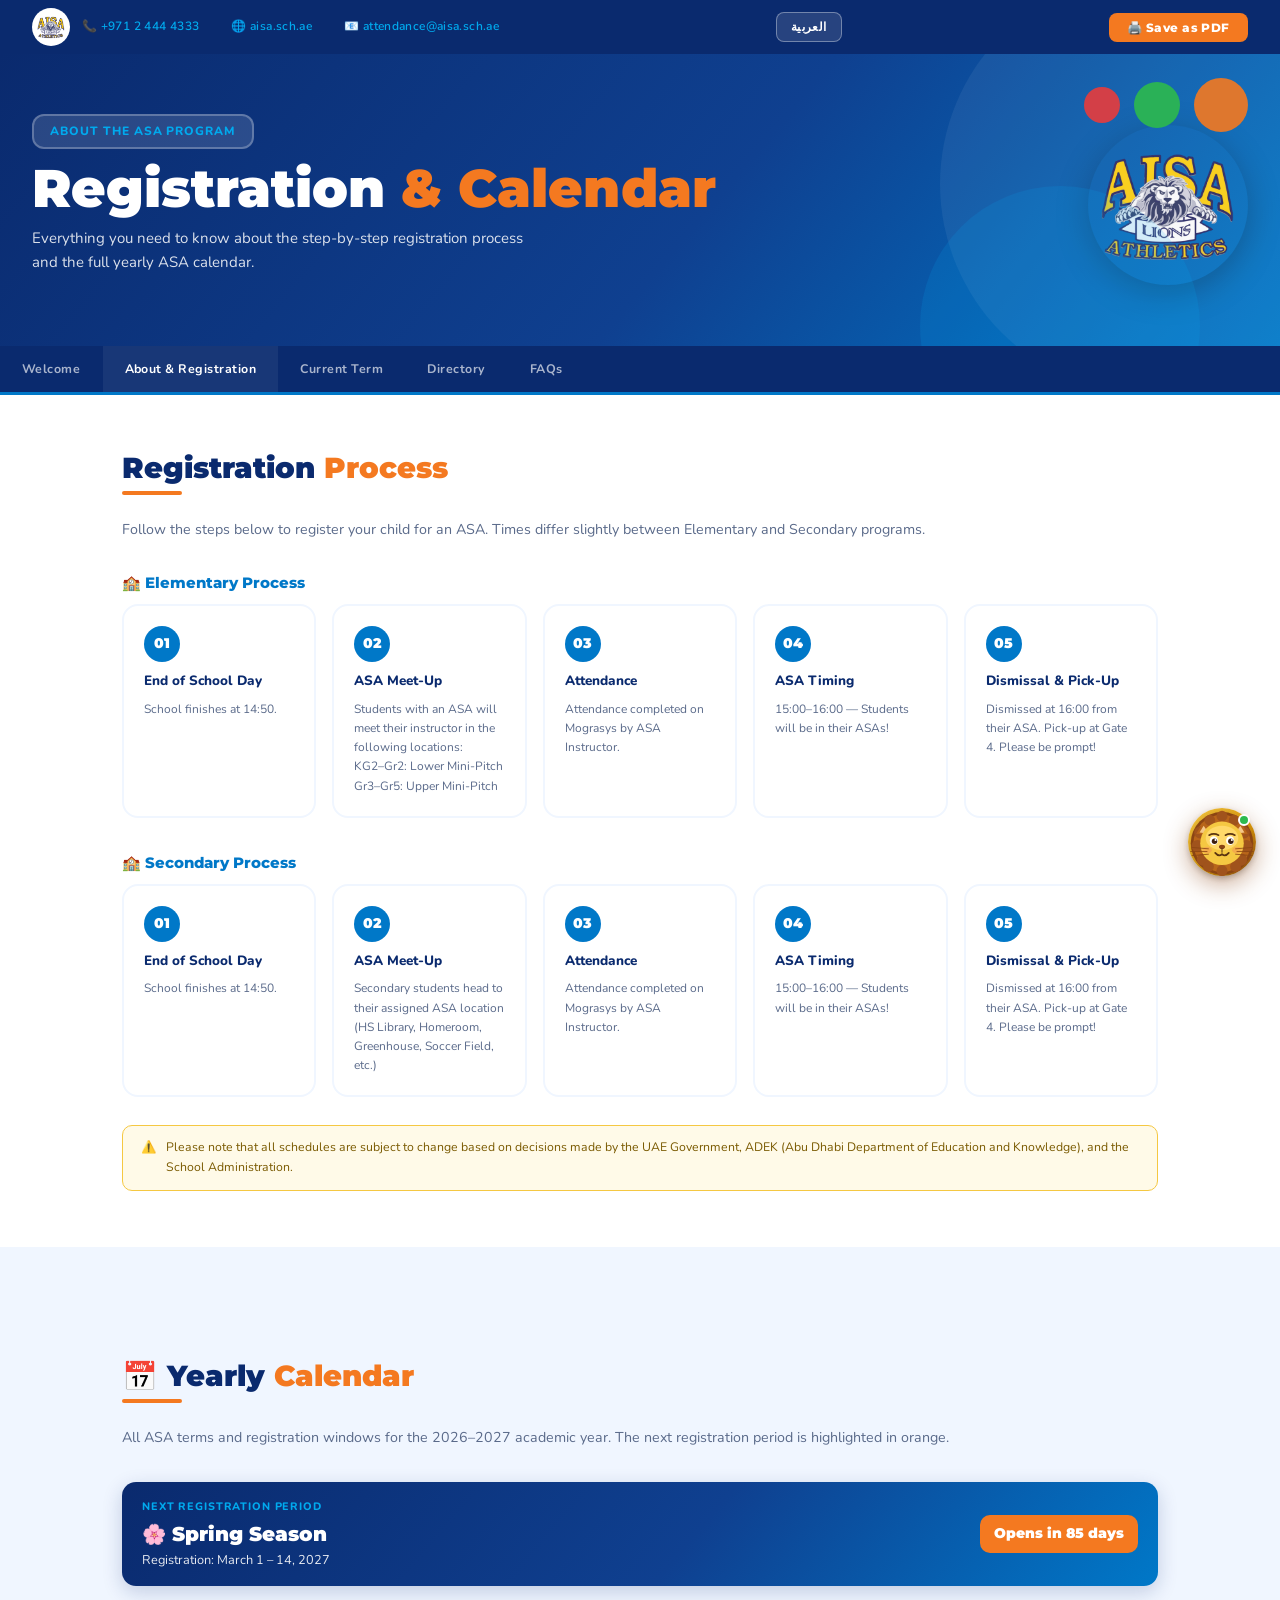
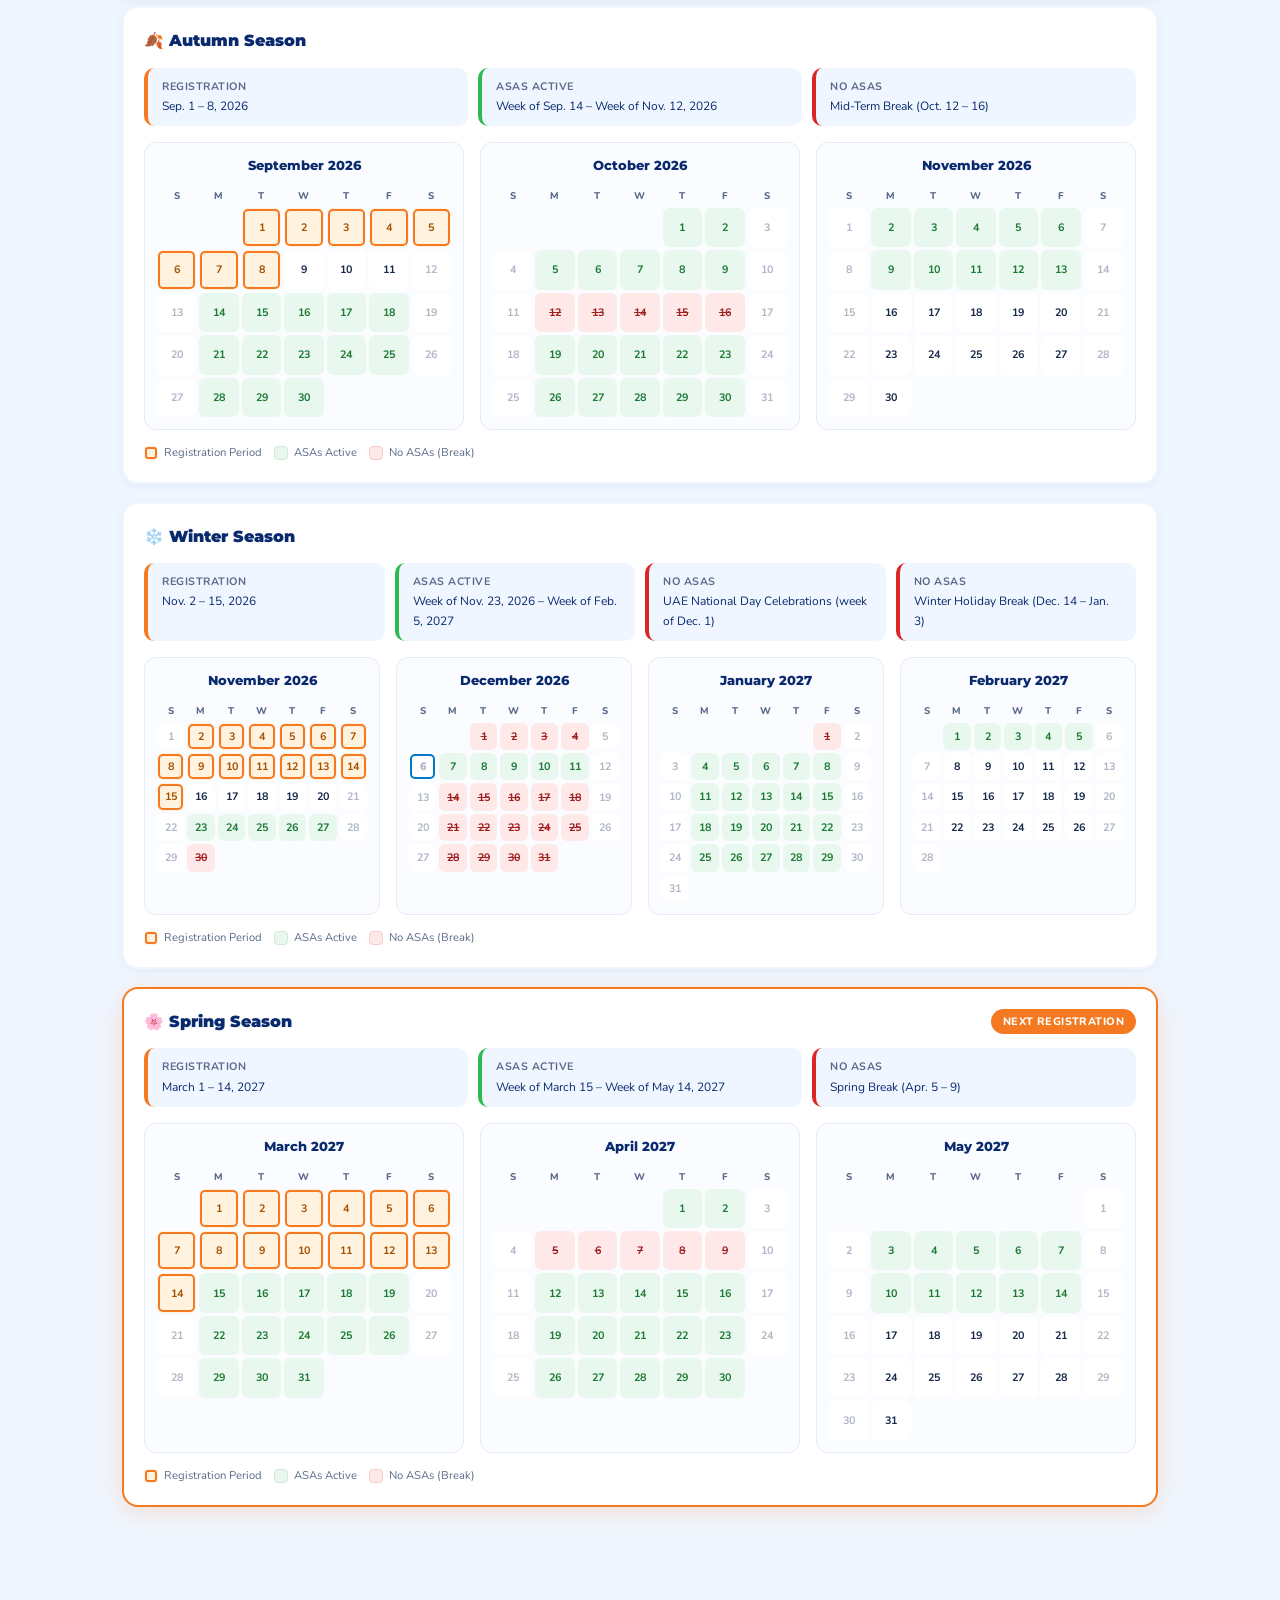
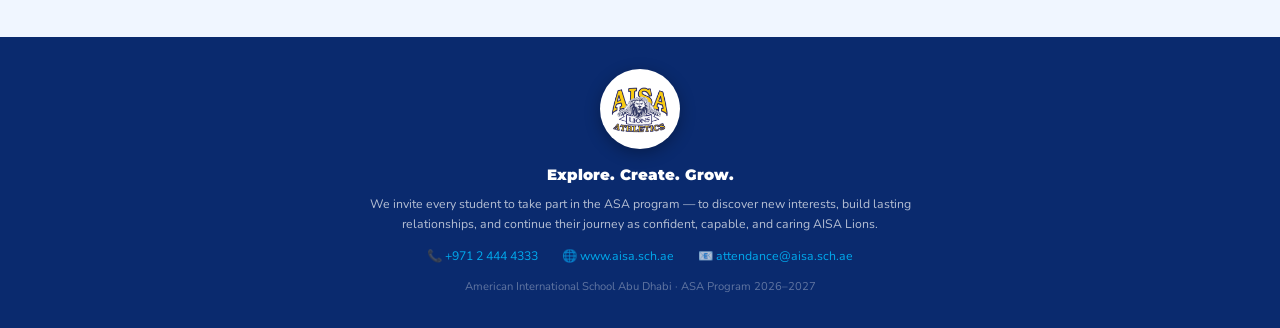
==== commit f8e6e20a: "Step 2: Update Elementary Process step 2 meet-up locations Changed step 2 description from the old s" ====
--- a/about-asas.html
+++ b/about-asas.html
@@ -59,7 +59,7 @@
   <h3 style="font-size:1rem;color:var(--blue);margin:20px 0 12px;font-weight:800" data-i18n="elem_heading">🏫 Elementary Process</h3>
   <div class="steps" style="margin-bottom:36px">
     <div class="step"><div class="step-num">01</div><div class="step-title" data-i18n="step1_title">End of School Day</div><div class="step-desc" data-i18n="step1_desc">School finishes at 14:50.</div></div>
-    <div class="step"><div class="step-num">02</div><div class="step-title" data-i18n="step2_title">ASA Meet-Up</div><div class="step-desc" data-i18n="step2_elem_desc">Students with an ASA meet their instructor on the Lower Basketball Court.</div></div>
+    <div class="step"><div class="step-num">02</div><div class="step-title" data-i18n="step2_title">ASA Meet-Up</div><div class="step-desc" data-i18n-html="step2_elem_desc">Students with an ASA will meet their instructor in the following locations:<br>KG2–Gr2: Lower Mini-Pitch<br>Gr3–Gr5: Upper Mini-Pitch</div></div>
     <div class="step"><div class="step-num">03</div><div class="step-title" data-i18n="step3_title">Attendance</div><div class="step-desc" data-i18n="step3_desc">Attendance completed on Mograsys by ASA Instructor.</div></div>
     <div class="step"><div class="step-num">04</div><div class="step-title" data-i18n="step4_title">ASA Timing</div><div class="step-desc" data-i18n="step4_desc">15:00–16:00 — Students will be in their ASAs!</div></div>
     <div class="step"><div class="step-num">05</div><div class="step-title" data-i18n="step5_title">Dismissal &amp; Pick-Up</div><div class="step-desc" data-i18n="step5_desc">Dismissed at 16:00 from their ASA. Pick-up at Gate 4. Please be prompt!</div></div>
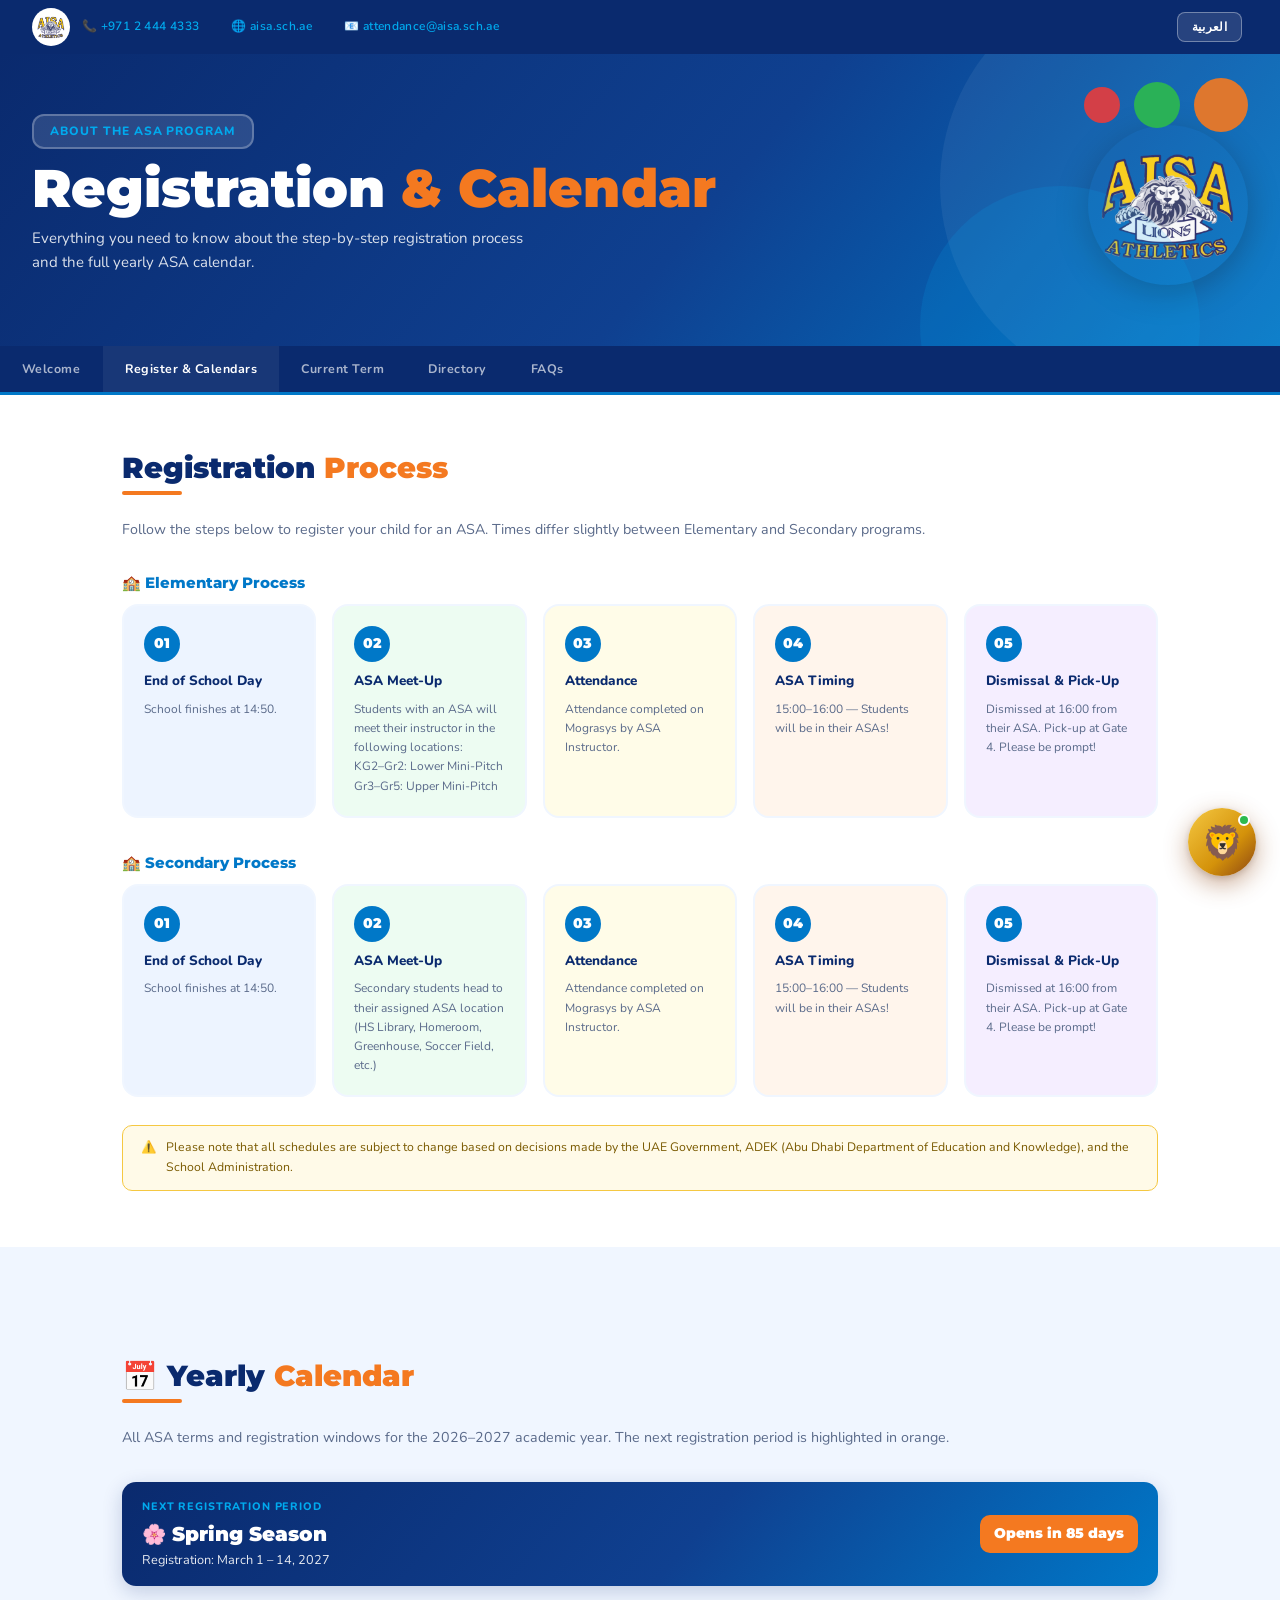
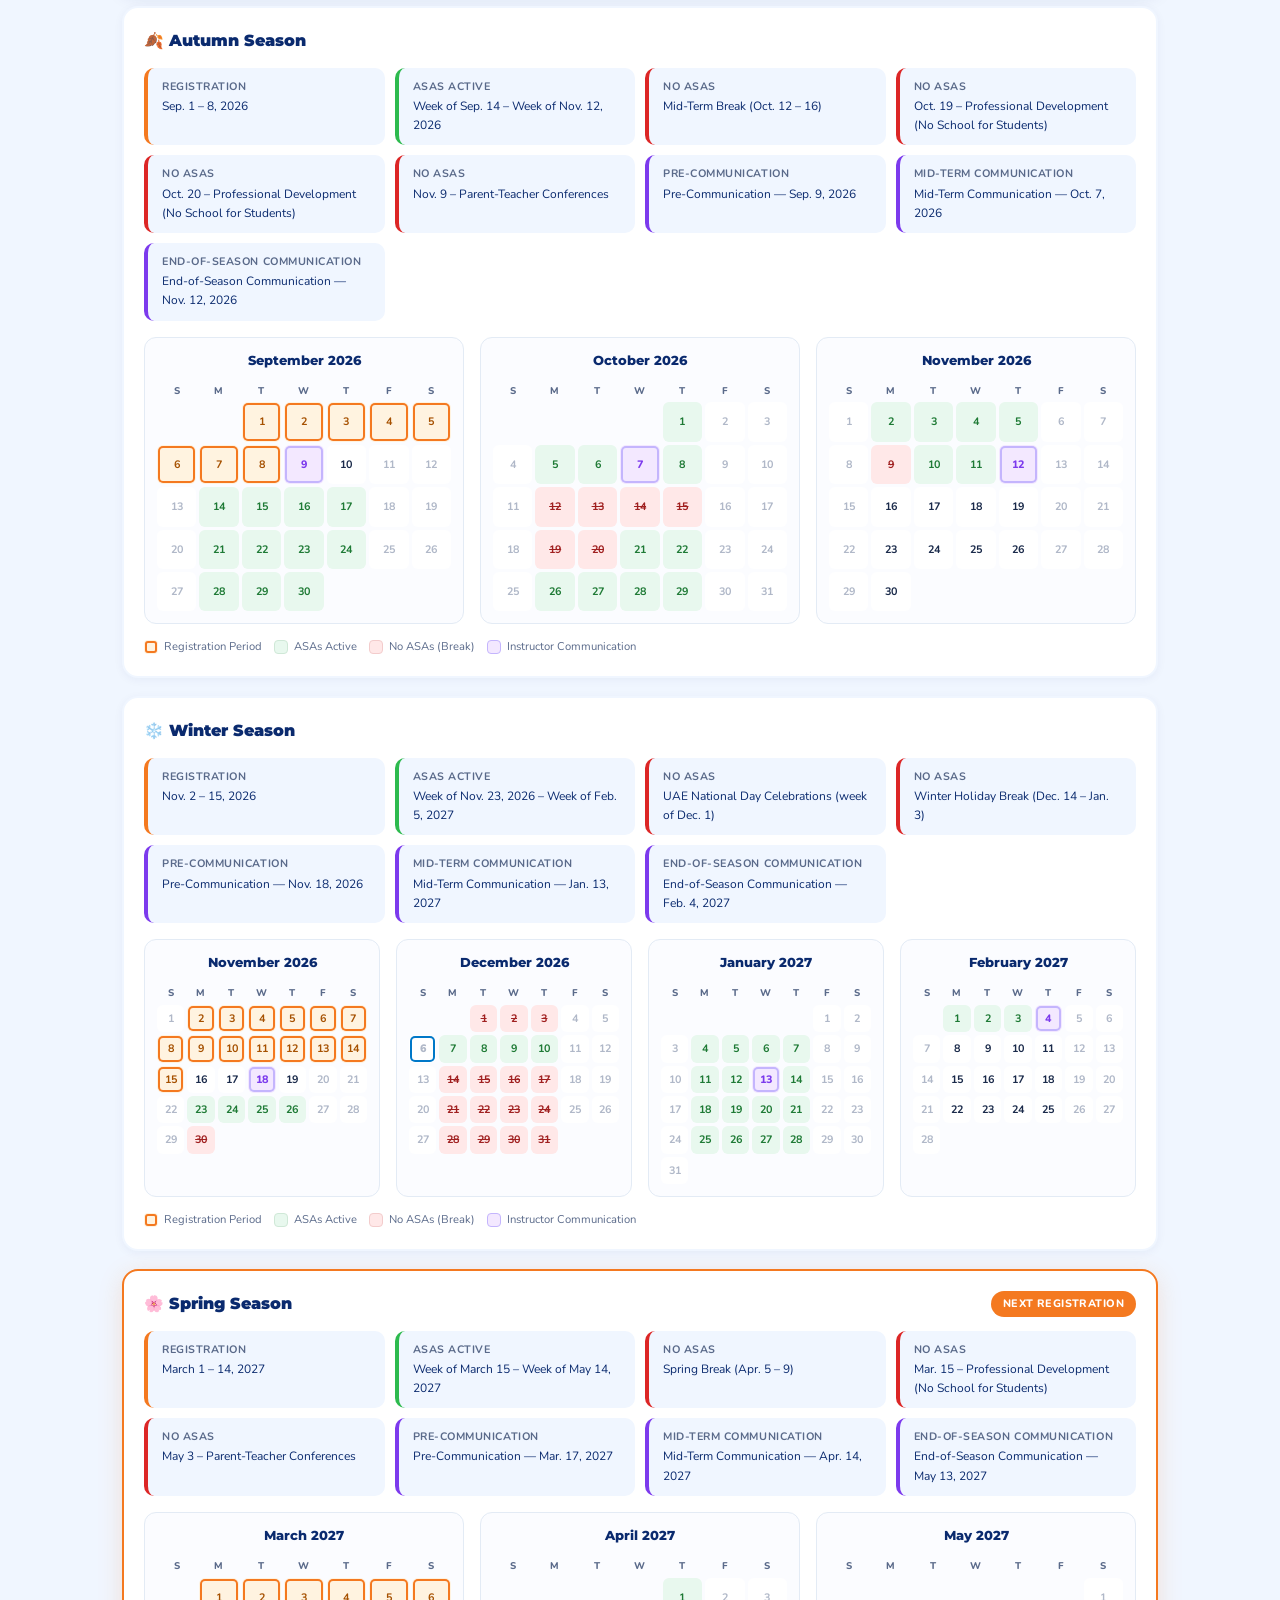
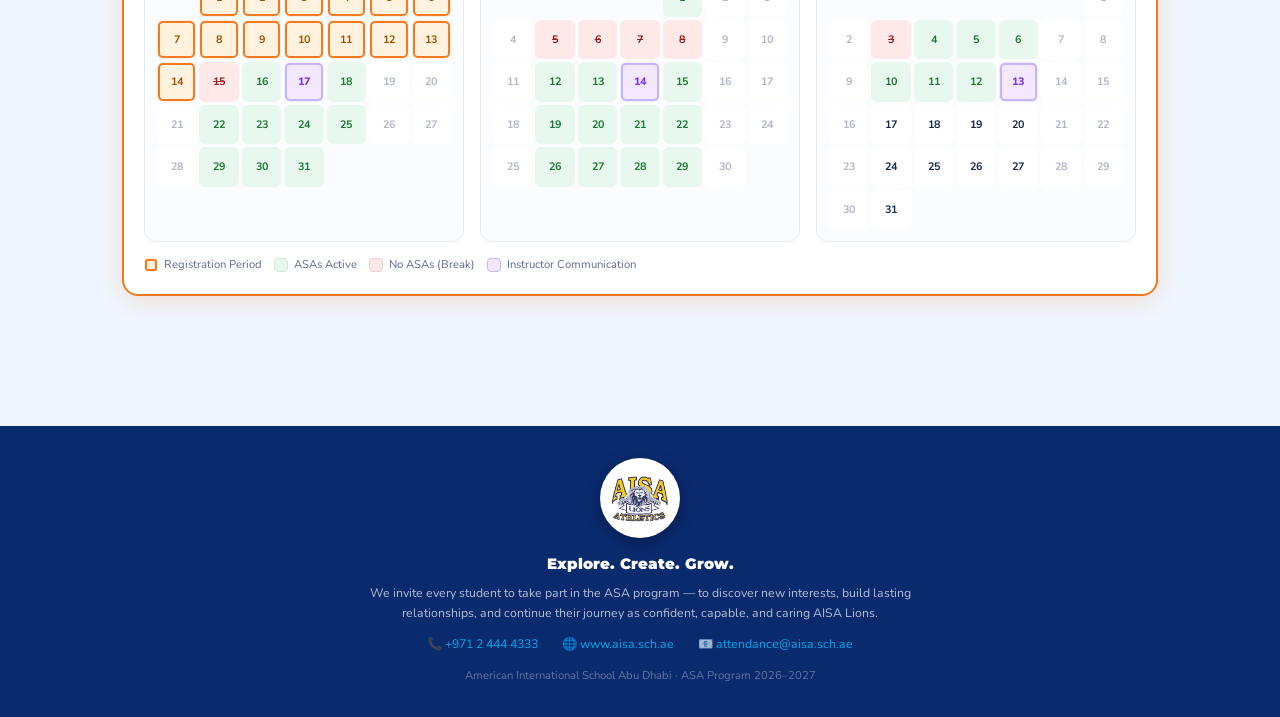
==== commit 65ecf7f4: "Update calendar no-ASA dates, rename tab, remove PDF button, rebrand chatbot as Leo - Autumn: add no" ====
--- a/about-asas.html
+++ b/about-asas.html
@@ -19,7 +19,6 @@
       <span>📧 <a href="mailto:attendance@aisa.sch.ae">attendance@aisa.sch.ae</a></span>
     </div>
   </div>
-  <button class="save-btn" onclick="window.print()" data-i18n="save_pdf">🖨️ Save as PDF</button>
 </div>
 
 <!-- ═══ HERO ═══ -->
@@ -42,7 +41,7 @@
 <!-- ═══ NAV ═══ -->
 <nav class="nav-tabs no-print">
   <a href="index.html" data-page="index.html" data-i18n="nav_welcome">Welcome</a>
-  <a href="about-asas.html" data-page="about-asas.html" data-i18n="nav_about">About &amp; Registration</a>
+  <a href="about-asas.html" data-page="about-asas.html" data-i18n="nav_about">Register &amp; Calendars</a>
   <a href="terms.html" data-page="terms.html" data-i18n="nav_terms">Current Term</a>
   <a href="directory.html" data-page="directory.html" data-i18n="nav_directory">Directory</a>
   <a href="faqs.html" data-page="faqs.html" data-i18n="nav_faqs">FAQs</a>
--- a/styles.css
+++ b/styles.css
@@ -205,6 +205,7 @@
 html[dir="rtl"] .cal-fact.reg{border-right-color:var(--orange)}
 html[dir="rtl"] .cal-fact.asa{border-right-color:var(--wellness-accent)}
 html[dir="rtl"] .cal-fact.break{border-right-color:#dc2626}
+html[dir="rtl"] .cal-fact.comm{border-right-color:#7c3aed}
 html[dir="rtl"] .cat-modal-item.wellness,
 html[dir="rtl"] .cat-modal-item.academic,
 html[dir="rtl"] .cat-modal-item.athletic,
@@ -325,6 +326,11 @@
   transition:box-shadow .2s;
 }
 .step:hover{box-shadow:0 6px 24px rgba(0,120,200,.12)}
+.steps .step:nth-child(1){background:#edf4ff}
+.steps .step:nth-child(2){background:#edfcf2}
+.steps .step:nth-child(3){background:#fffce8}
+.steps .step:nth-child(4){background:#fff5ec}
+.steps .step:nth-child(5){background:#f5eeff}
 .step-num{
   width:36px;height:36px;background:var(--blue);color:#fff;
   border-radius:50%;display:flex;align-items:center;justify-content:center;
@@ -372,6 +378,7 @@
 .cal-fact.reg{border-left-color:var(--orange)}
 .cal-fact.asa{border-left-color:var(--wellness-accent)}
 .cal-fact.break{border-left-color:#dc2626}
+.cal-fact.comm{border-left-color:#7c3aed}
 .cal-months{
   display:grid;grid-template-columns:repeat(auto-fit,minmax(230px,1fr));gap:16px;
 }
@@ -425,6 +432,8 @@
 .cal-legend i.reg{background:#fff3e0;box-shadow:inset 0 0 0 2px var(--orange);border-color:transparent}
 .cal-legend i.asa{background:#e8f8ee;border-color:#cfe8d7}
 .cal-legend i.noasa{background:#ffe8e8;border-color:#f3cccc}
+.cal-day.comm{background:#f3e8ff;color:#7c3aed;box-shadow:inset 0 0 0 2px #c4b5fd;font-weight:800}
+.cal-legend i.comm{background:#f3e8ff;border-color:#c4b5fd}
 .next-reg-banner{
   background:linear-gradient(130deg,var(--navy) 0%,#0f4090 55%,var(--blue) 100%);
   color:#fff;border-radius:14px;padding:16px 20px;margin-bottom:20px;
@@ -713,12 +722,11 @@
 @media print{.chatbot-launcher,.chatbot-panel{display:none!important}}
 
 /* ═══════════════════════════════════════
-   ANIMATED LION (chatbot avatar)
+   LEO EMOJI (chatbot avatar)
 ═══════════════════════════════════════ */
 .chatbot-launcher.lion-launcher{
   background:linear-gradient(135deg,#F5C842 0%,#D4920A 60%,#8B4513 100%);
   box-shadow:0 8px 24px rgba(139,69,19,.45),0 2px 6px rgba(0,0,0,.15);
-  padding:0;overflow:visible;
   width:68px;height:68px;
   animation:lion-float 3.2s ease-in-out infinite;
 }
@@ -726,51 +734,24 @@
   transform:translateY(-3px) scale(1.08);
   box-shadow:0 14px 32px rgba(139,69,19,.55);
 }
-.chatbot-launcher.lion-launcher:hover .lion-face{
-  animation:lion-wiggle .6s ease-in-out;
-}
-.lion-face{
-  width:100%;height:100%;display:block;
-  filter:drop-shadow(0 2px 3px rgba(0,0,0,.15));
-}
-.lion-face .lion-mouth-closed,
-.lion-face .lion-mouth-open{
-  transition:opacity .08s linear;
-}
-.lion-face.talking{
-  animation:lion-head-nod .32s ease-in-out infinite alternate;
-}
-
-/* Idle breath + subtle mane shimmer */
+.leo-emoji{
+  font-size:2.2rem;line-height:1;display:block;
+}
 @keyframes lion-float{
-  0%,100%{transform:translateY(0) rotate(0deg)}
-  50%    {transform:translateY(-4px) rotate(-1.5deg)}
-}
-@keyframes lion-wiggle{
-  0%,100%{transform:rotate(0deg)}
-  25%    {transform:rotate(-6deg)}
-  75%    {transform:rotate(6deg)}
-}
-@keyframes lion-head-nod{
-  from{transform:translateY(0)}
-  to  {transform:translateY(1.5px) rotate(1deg)}
-}
-
-/* Lion in the panel header (small) */
+  0%,100%{transform:translateY(0)}
+  50%    {transform:translateY(-4px)}
+}
+
+/* Leo in the panel header */
 .chatbot-title-lion{
-  display:inline-flex;width:34px;height:34px;
-  border-radius:50%;
+  display:inline-flex;align-items:center;justify-content:center;
+  width:34px;height:34px;border-radius:50%;
   background:linear-gradient(135deg,#F5C842,#D4920A);
-  padding:2px;flex-shrink:0;
+  font-size:1.35rem;line-height:1;flex-shrink:0;
   box-shadow:0 2px 6px rgba(0,0,0,.2);
 }
-.chatbot-title-lion .lion-face{width:100%;height:100%}
 .chatbot-head .chatbot-title{gap:10px}
-
-/* Ensure dot stays visible on top of the SVG launcher */
 .chatbot-launcher .chatbot-dot{z-index:2}
-
-@media print{.lion-face{display:none}}
 
 /* ═══════════════════════════════════════
    DIRECTORY INFO BUTTON (categories ref)
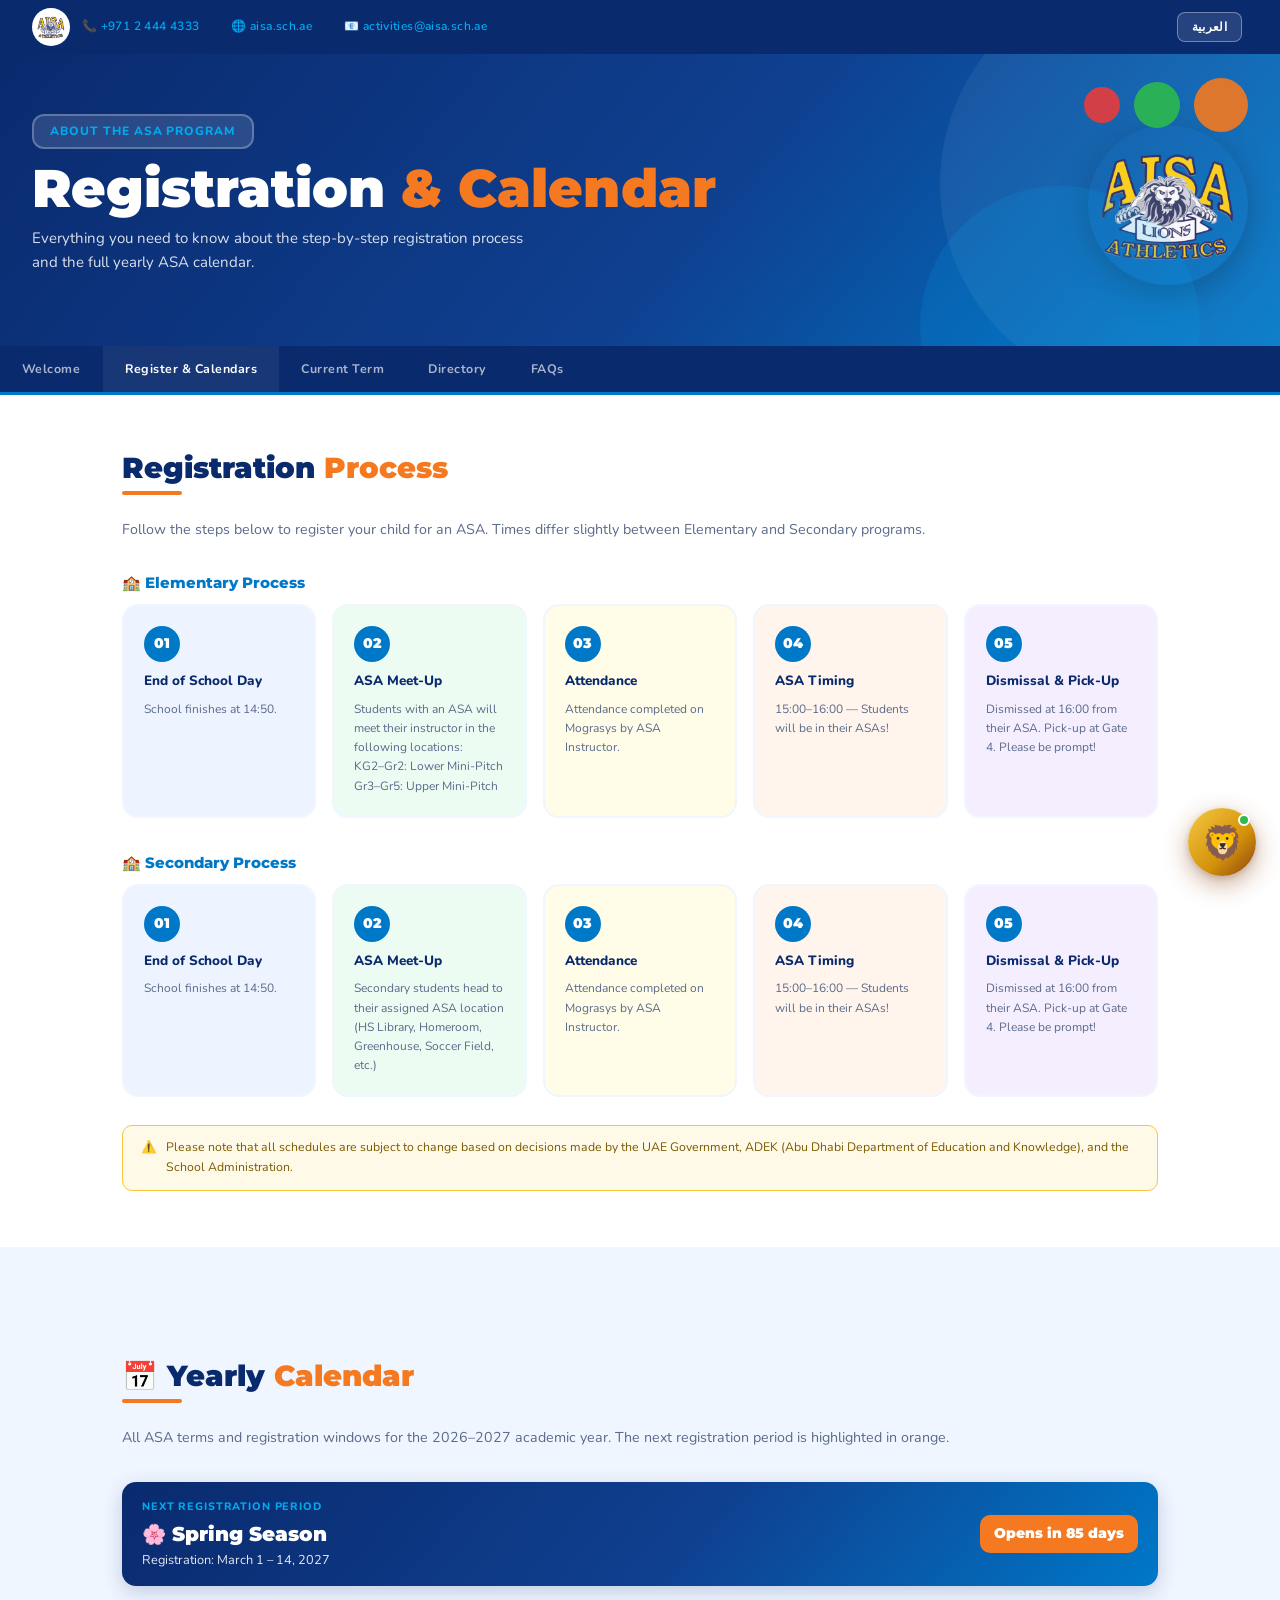
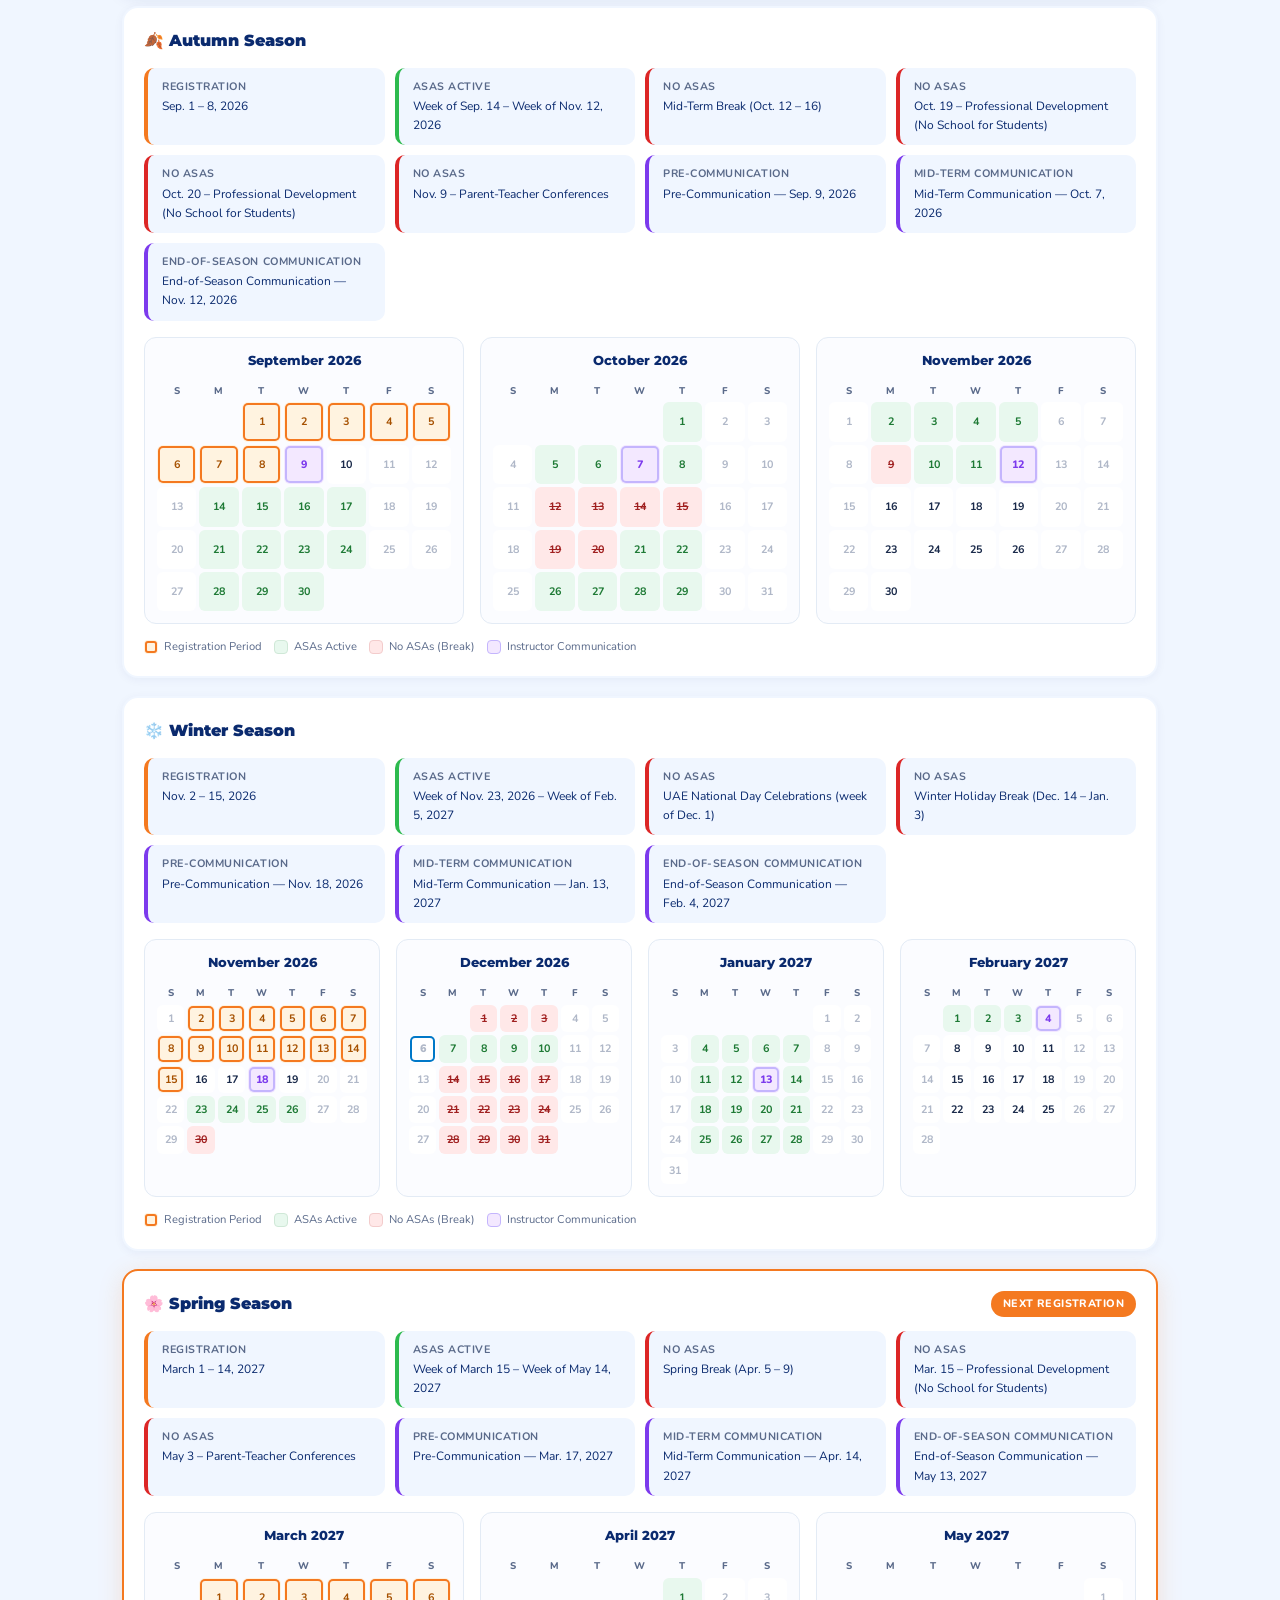
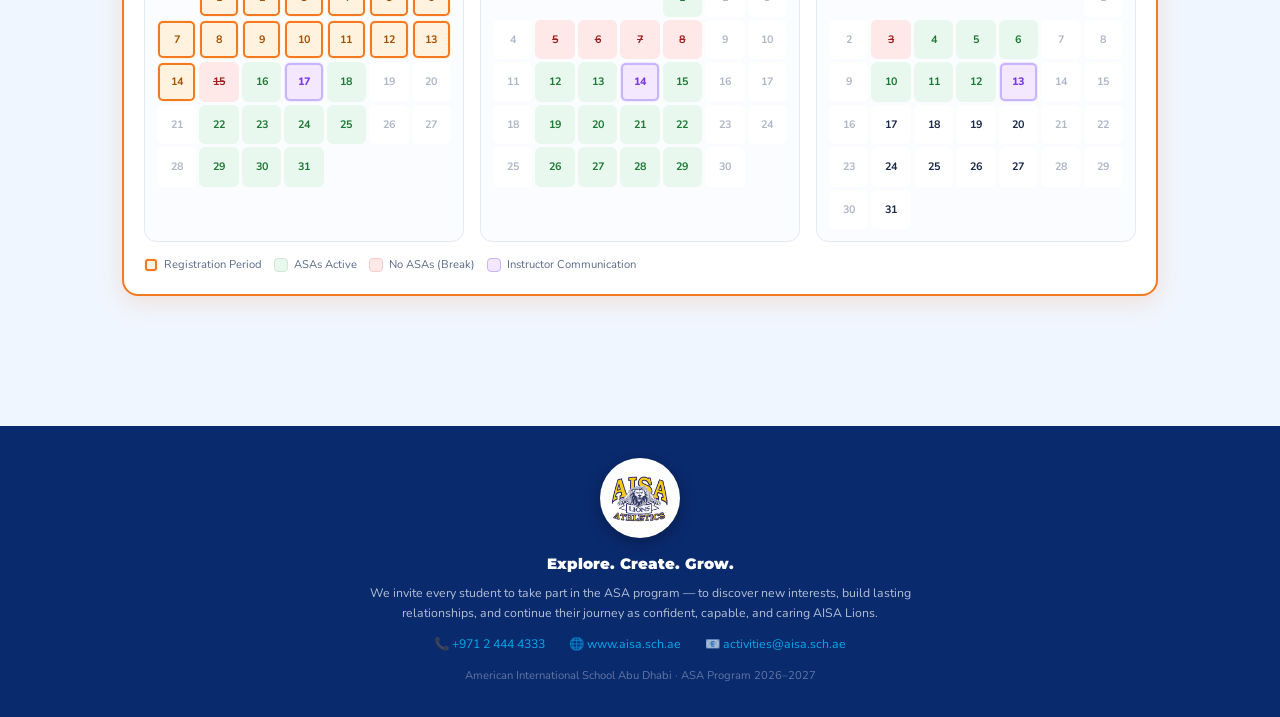
==== commit 76a8ea3c: "Update ASA directory contacts, add season emoji, new offerings - Add hyperlinked general-inquiry ema" ====
--- a/about-asas.html
+++ b/about-asas.html
@@ -5,7 +5,7 @@
 <meta name="viewport" content="width=device-width, initial-scale=1.0"/>
 <title>AISA ASAs — About &amp; Registration</title>
 <link href="https://fonts.googleapis.com/css2?family=Nunito:wght@400;600;700;800;900&family=Montserrat:wght@700;800;900&display=swap" rel="stylesheet"/>
-<link rel="stylesheet" href="styles.css"/>
+<link rel="stylesheet" href="styles.css?v=202606231009"/>
 </head>
 <body>
 
@@ -16,7 +16,7 @@
     <div class="contact" style="display:flex;gap:16px;flex-wrap:wrap;font-size:.8rem">
       <span>📞 <a href="tel:+97124444333">+971 2 444 4333</a></span>
       <span>🌐 <a href="https://www.aisa.sch.ae/" target="_blank">aisa.sch.ae</a></span>
-      <span>📧 <a href="mailto:attendance@aisa.sch.ae">attendance@aisa.sch.ae</a></span>
+      <span>📧 <a href="mailto:activities@aisa.sch.ae">activities@aisa.sch.ae</a></span>
     </div>
   </div>
 </div>
@@ -114,11 +114,11 @@
   <div style="display:flex;justify-content:center;gap:24px;flex-wrap:wrap;margin-bottom:12px">
     <span>📞 <a href="tel:+97124444333">+971 2 444 4333</a></span>
     <span>🌐 <a href="https://www.aisa.sch.ae/" target="_blank">www.aisa.sch.ae</a></span>
-    <span>📧 <a href="mailto:attendance@aisa.sch.ae">attendance@aisa.sch.ae</a></span>
+    <span>📧 <a href="mailto:activities@aisa.sch.ae">activities@aisa.sch.ae</a></span>
   </div>
   <div style="opacity:.5;font-size:.75rem" data-i18n="footer_copy">American International School Abu Dhabi · ASA Program 2026–2027</div>
 </footer>
 
-<script src="script.js"></script>
+<script src="script.js?v=202606231009"></script>
 </body>
 </html>
